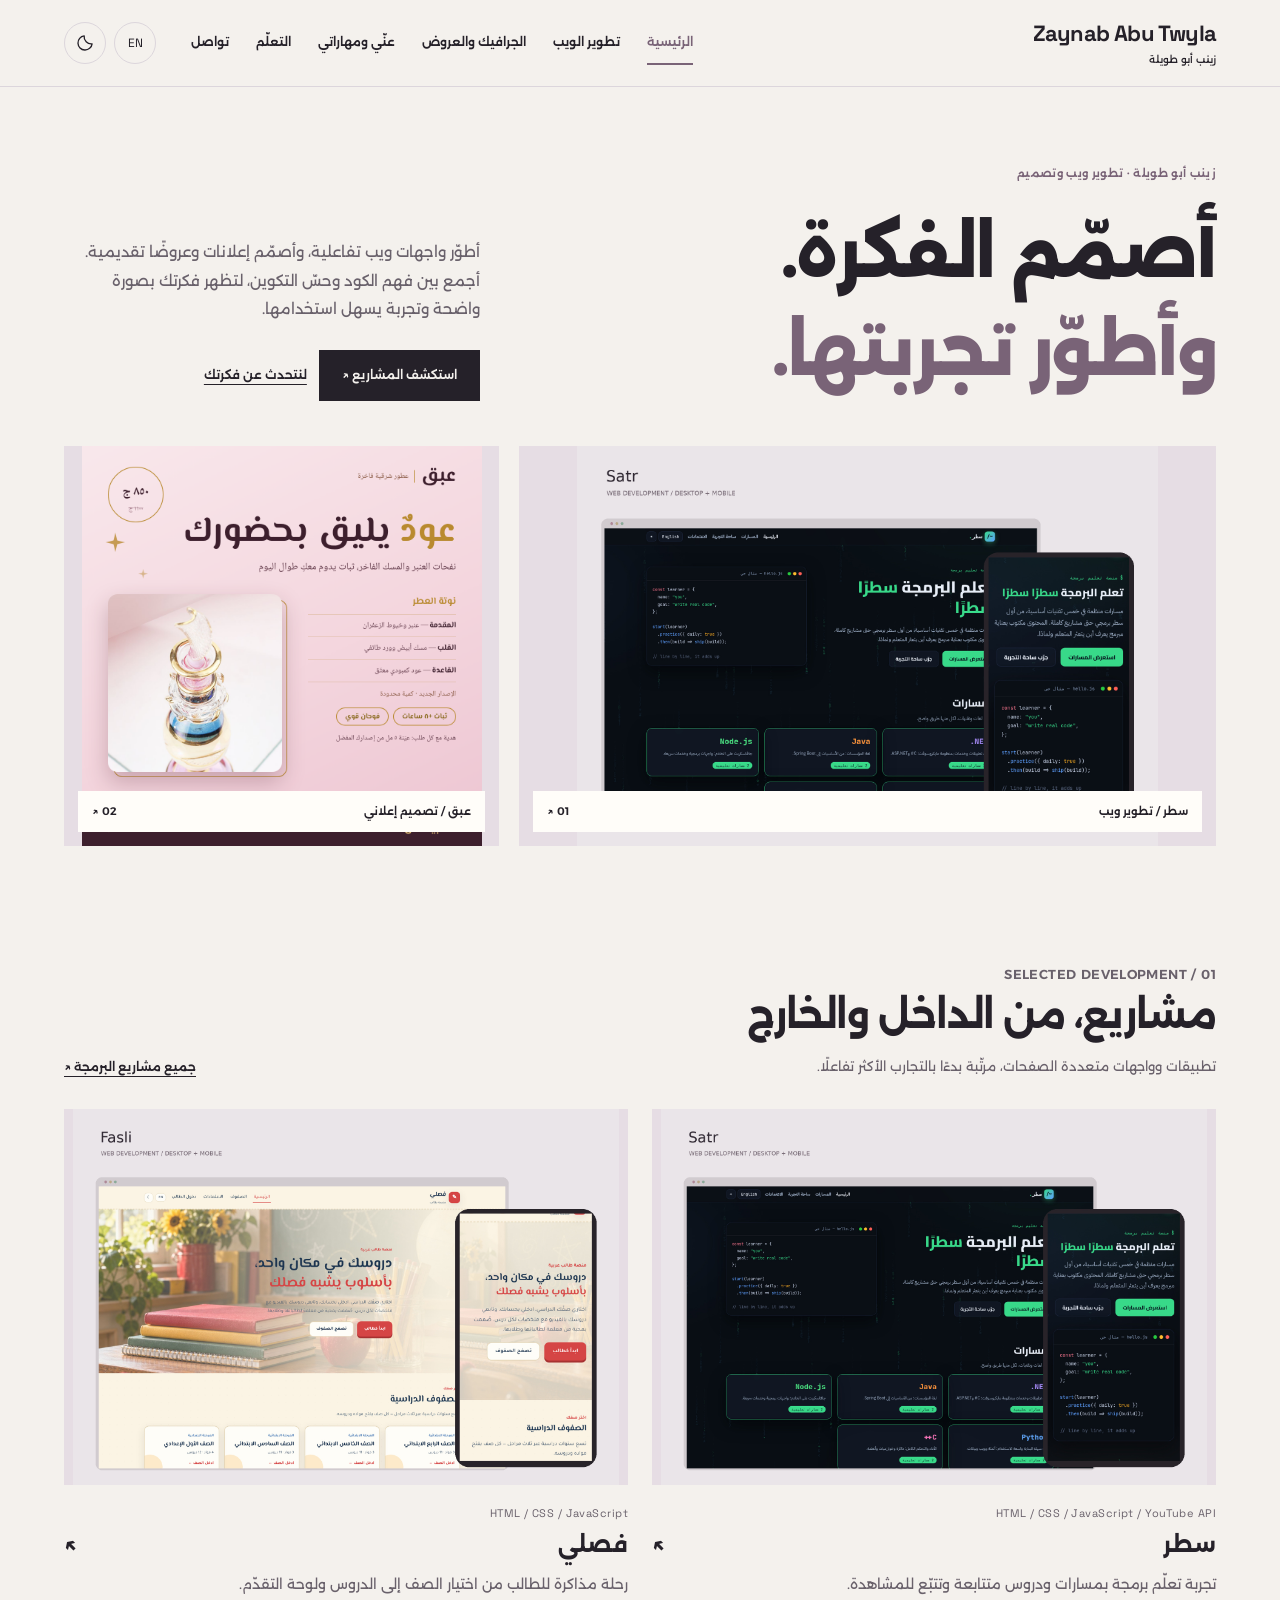
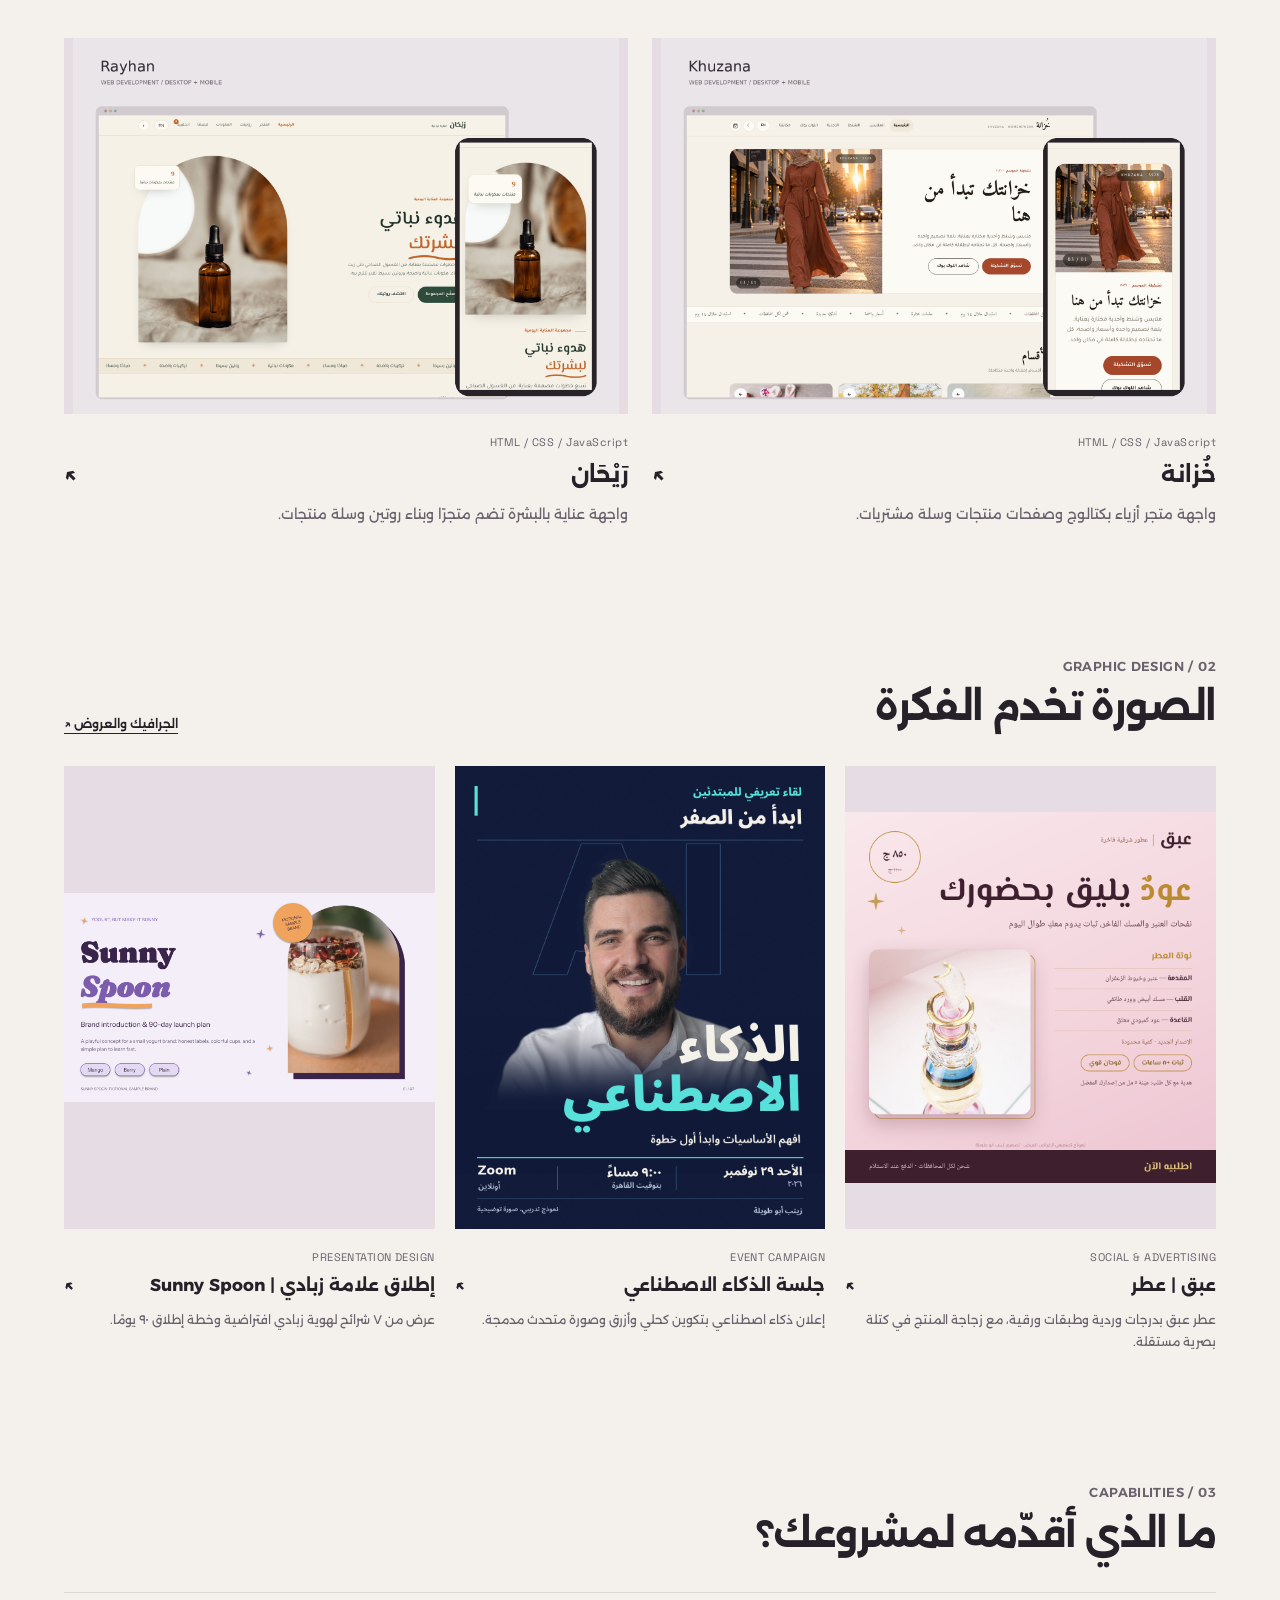
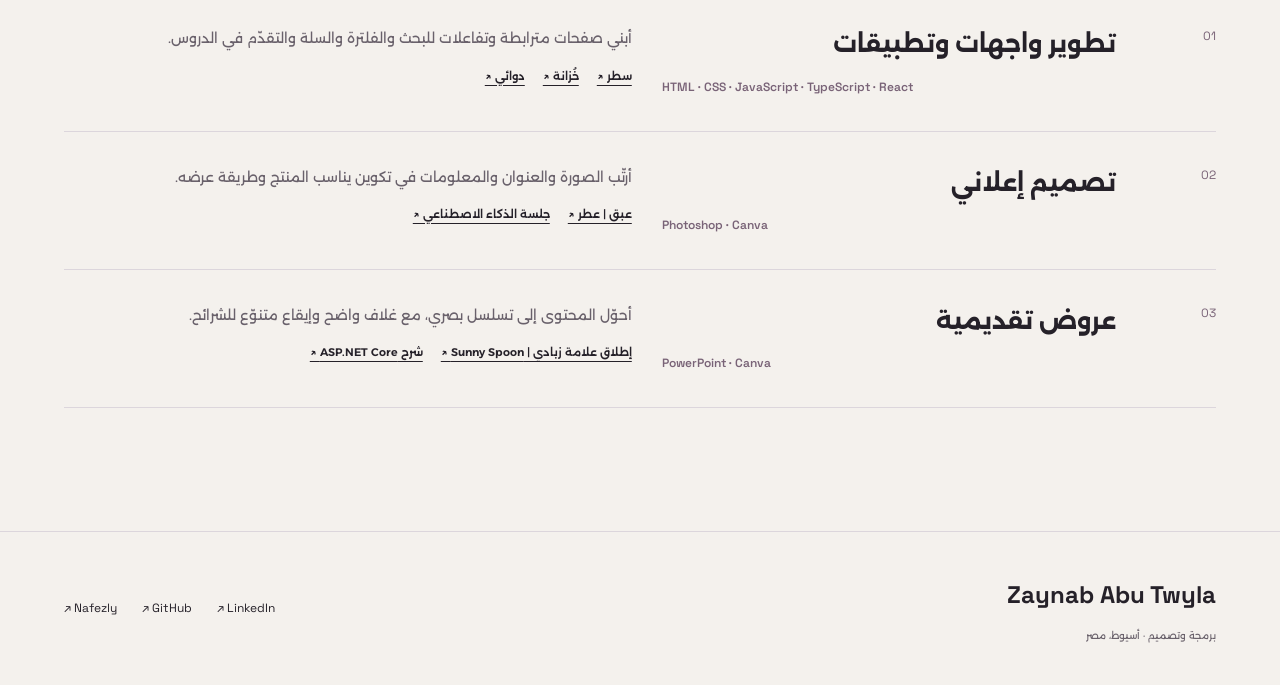
==== index.html @ 7083df70 "Rebuild portfolio with approved artwork and project case studies" ====
<!doctype html><html lang="ar" dir="rtl" data-theme="light"><head><meta charset="utf-8"><meta name="viewport" content="width=device-width,initial-scale=1"><title>Zaynab Abu Twyla | زينب أبو طويلة</title><meta name="description" content="Web development, graphic design and presentations by Zaynab Abu Twyla."><link rel="preconnect" href="https://fonts.googleapis.com"><link rel="preconnect" href="https://fonts.gstatic.com" crossorigin><link href="https://fonts.googleapis.com/css2?family=Alexandria:wght@300;400;500;600;700;800;900&family=Space+Grotesk:wght@400;500;600;700&display=swap" rel="stylesheet"><link rel="stylesheet" href="style.css"></head><body data-page="home"><header id="header"></header><main id="app"></main><footer id="footer"></footer><script src="data.js"></script><script src="app.js"></script></body></html>
---- style.css ----
:root{--paper:#f4f1ed;--card:#fffdf9;--ink:#252129;--second:#69616b;--accent:#796377;--soft:#e6dde4;--line:#dcd6dc;--inverse:#fff;--ar:'Alexandria',sans-serif;--en:'Space Grotesk',sans-serif}html[data-theme=dark]{--paper:#1c1b20;--card:#26242b;--ink:#f4f0ec;--second:#b9b0bb;--accent:#c7abc2;--soft:#39313b;--line:#46404a;--inverse:#211d24}*{box-sizing:border-box}body{margin:0;background:var(--paper);color:var(--ink);font-family:var(--ar);font-weight:400;line-height:1.9}html{scroll-behavior:smooth}html[lang=en] body{font-family:var(--en);line-height:1.65}a{color:inherit;text-decoration:none}button,input{font:inherit}button,a{-webkit-tap-highlight-color:transparent}button{cursor:pointer}img{max-width:100%;height:auto;display:block}button:focus-visible,a:focus-visible{outline:3px solid var(--accent);outline-offset:5px}.wrap{width:min(1320px,90%);margin:auto}.en{font-family:var(--en)}header{position:sticky;top:0;z-index:20;background:var(--paper);border-bottom:1px solid var(--line)}.nav{display:flex;align-items:center;gap:35px;min-height:86px}.brand{font-family:var(--en);font-size:22px;font-weight:700;line-height:1.15;letter-spacing:-.8px}.brand small{display:block;font-family:var(--ar);font-size:10px;letter-spacing:0;font-weight:500;margin-top:8px}.navlinks{display:flex;gap:27px;margin-inline-start:auto;align-items:center}.navlinks a{font-size:12px;font-weight:600;padding-block:10px;border-bottom:2px solid transparent}.navlinks a.on{border-color:var(--accent);color:var(--accent)}.controls{display:flex;gap:8px;align-items:center}.icon-btn{border:1px solid var(--line);background:transparent;color:var(--ink);width:42px;height:42px;display:grid;place-items:center;border-radius:50%;font-family:var(--en);font-size:12px}.icon-btn svg{width:20px;height:20px;stroke:currentColor;fill:none;stroke-width:1.6;stroke-linecap:round;stroke-linejoin:round}.burger{display:none}.eyebrow{font-size:11px;font-weight:600;color:var(--accent);letter-spacing:.03em;margin:0 0 20px}.hero{padding:76px 0 48px}.hero-top{display:grid;grid-template-columns:1.65fr 1fr;gap:50px;align-items:end}.hero h1{font-size:clamp(38px,5.3vw,80px);line-height:1.45;letter-spacing:-2px;margin:0;font-weight:800}.hero h1 span{color:var(--accent)}.hero-intro p{font-size:14px;color:var(--second);max-width:47ch;margin:0 0 26px}.actions{display:flex;flex-wrap:wrap;gap:12px;align-items:center}.btn{display:inline-flex;align-items:center;justify-content:center;gap:15px;background:var(--ink);color:var(--paper);padding:13px 22px;border:1px solid var(--ink);font-size:12px;font-weight:600;min-height:48px}.btn.secondary{background:transparent;color:var(--ink);border-color:var(--line)}.btn:hover{background:var(--accent);border-color:var(--accent);color:var(--inverse)}.hero-work{margin-top:45px;display:grid;grid-template-columns:1.6fr 1fr;gap:20px;align-items:stretch}.hero-work a{position:relative;overflow:hidden;background:var(--soft);min-width:0}.hero-work img{width:100%;height:400px;object-fit:cover;transition:transform .5s}.hero-work a:hover img{transform:scale(1.025)}.hero-work .caption{position:absolute;bottom:14px;inset-inline:14px;background:var(--card);display:flex;justify-content:space-between;gap:12px;padding:10px 14px;font-size:11px;font-weight:600}.section{padding:58px 0}.section-head{display:flex;justify-content:space-between;align-items:end;gap:30px;margin-bottom:30px}.section h2,.section-head h2{font-size:clamp(25px,3vw,42px);line-height:1.5;letter-spacing:-1px;margin:0;font-weight:700}.section-head p{font-size:13px;color:var(--second);max-width:55ch;margin:10px 0 0}.textlink{font-size:12px;font-weight:600;text-decoration:underline;text-underline-offset:5px}.work-grid{display:grid;grid-template-columns:repeat(2,minmax(0,1fr));gap:40px 24px}.work-card{min-width:0;display:block}.work-image{background:var(--soft);aspect-ratio:1.5;overflow:hidden;display:flex;align-items:center;justify-content:center}.work-image img{width:100%;height:100%;object-fit:contain;transition:transform .45s}.work-card:hover img{transform:scale(1.025)}.work-card .meta{font-family:var(--en);font-size:10px;letter-spacing:.04em;color:var(--second);margin-top:18px}.work-card h3{font-size:22px;line-height:1.5;margin:5px 0 10px;font-weight:700;display:flex;justify-content:space-between;gap:15px}.work-card p{font-size:12px;color:var(--second);max-width:65ch;margin:0}.graphic-grid{grid-template-columns:repeat(3,minmax(0,1fr));gap:36px 20px}.graphic-grid .work-image{aspect-ratio:4/5;background:var(--soft)}.graphic-grid .work-image img{object-fit:contain}.graphic-grid .work-card h3{font-size:17px}.graphic-grid .work-card p{font-size:11px}.filters{display:flex;flex-wrap:wrap;gap:8px;margin-block:28px 40px}.filter{border:1px solid var(--line);background:transparent;color:var(--second);padding:10px 18px;min-height:44px;font-size:12px}.filter.active{background:var(--ink);color:var(--paper);border-color:var(--ink)}.page-head{padding:66px 0 30px}.page-head h1{font-size:clamp(34px,4.5vw,65px);line-height:1.45;letter-spacing:-1.5px;margin:0 0 20px;font-weight:800}.page-head .lead{max-width:70ch;font-size:14px;line-height:2;color:var(--second);margin:0}.split{display:grid;grid-template-columns:1fr 1.15fr;gap:70px}.bodycopy{font-size:14px;color:var(--second)}.bodycopy p{margin:0 0 20px}.skills{border-top:1px solid var(--line)}.skill-row{display:grid;grid-template-columns:70px 1fr 1.25fr;gap:30px;padding:32px 0;border-bottom:1px solid var(--line);align-items:start}.skill-num{font-family:var(--en);font-size:12px;color:var(--accent)}.skill-row h3{margin:0 0 12px;font-size:24px;line-height:1.6}.skill-row .tools{font-family:var(--en);color:var(--accent);font-size:12px;font-weight:600}.skill-row p{font-size:13px;color:var(--second);margin:0 0 14px}.skill-proof{display:flex;flex-wrap:wrap;gap:18px}.skill-proof a{font-size:11px;font-weight:600;text-decoration:underline;text-underline-offset:5px}.service-grid{display:grid;grid-template-columns:repeat(3,1fr);gap:25px}.service{border-top:1px solid var(--line);padding-top:20px}.service h3{font-size:20px;margin:8px 0 15px}.service p{font-size:12px;color:var(--second)}.service .num{font-family:var(--en);font-size:11px;color:var(--accent)}.detail-cover{background:var(--soft);margin-block:30px 45px}.detail-cover img{width:100%;max-height:900px;object-fit:contain}.detail-grid{display:grid;grid-template-columns:1fr 2fr;gap:65px}.detail-label{font-size:11px;color:var(--accent);font-weight:600;margin:0 0 12px}.detail-grid h2{font-size:24px;margin:0 0 22px}.detail-grid ul{padding-inline-start:20px;margin:0;color:var(--second);font-size:14px}.detail-grid li{margin-bottom:17px}.detail-data{font-size:12px;color:var(--second);line-height:2.2}.art-full{max-width:1100px;margin:auto}.art-full img{width:auto;margin:auto;max-height:none}.code-cover{background:var(--ink);color:var(--paper);padding:60px;min-height:330px;display:flex;flex-direction:column;justify-content:space-between}.code-cover strong{font-family:var(--en);font-size:70px;line-height:1}.code-cover span{font-family:var(--en);font-size:15px}.contact-grid{display:grid;grid-template-columns:repeat(2,1fr);gap:20px}.contact-item{border:1px solid var(--line);padding:30px;display:flex;flex-direction:column;gap:9px}.contact-item strong{font-size:22px}.contact-item span{font-size:12px;color:var(--second)}.contact-item:hover{background:var(--soft)}.learning{display:grid;grid-template-columns:1fr 1fr;gap:30px}.learn-card{padding:30px;border-top:1px solid var(--line)}.learn-card h2{font-size:24px}.learn-card p{font-size:13px;color:var(--second)}.footer{border-top:1px solid var(--line);margin-top:65px;padding:40px 0}.footer .wrap{display:flex;justify-content:space-between;align-items:center;gap:20px}.footer strong{font-family:var(--en);font-size:24px}.footer p{font-size:10px;color:var(--second);margin:8px 0 0}.footer-links{display:flex;gap:25px;font-family:var(--en);font-size:12px}.empty{padding:60px;font-size:15px}.interestline{display:flex;flex-wrap:wrap;gap:16px;font-size:14px;color:var(--second)}.interestline span:after{content:'/';margin-inline-start:16px;color:var(--line)}
@media(min-width:1500px){.hero-work img{height:460px}}@media(max-width:1050px){.nav{gap:20px}.navlinks{gap:14px}.navlinks a{font-size:10px}.hero-top{gap:25px}.hero-work img{height:330px}}@media(max-width:760px){.wrap{width:90%}.nav{min-height:72px;gap:12px;justify-content:space-between}.brand{font-size:18px}.brand small{font-size:8px;margin-top:5px}.controls{margin-inline-start:auto;gap:7px}.icon-btn{width:39px;height:39px}.burger{display:grid;border:0}.navlinks{display:none;position:absolute;inset-inline:0;top:100%;background:var(--paper);margin:0;padding:18px 5% 30px;border-bottom:1px solid var(--line);max-height:calc(100dvh - 72px);overflow:auto;box-shadow:0 25px 30px #0001}.navlinks.open{display:flex;flex-direction:column;align-items:stretch;gap:0}.navlinks a{font-size:19px;padding:16px 0;border-bottom:1px solid var(--line)}.hero{padding:42px 0 25px}.hero-top{grid-template-columns:1fr;gap:22px}.hero h1{font-size:40px;line-height:1.5;letter-spacing:-1.3px}.hero-intro p{font-size:12px;line-height:2;max-width:none}.hero-work{margin-top:30px;grid-template-columns:1fr;gap:15px}.hero-work img{height:auto;max-height:340px;aspect-ratio:1.5;object-fit:cover}.hero-work a:nth-child(2){display:none}.hero-work .caption{font-size:10px;inset-inline:10px;bottom:10px}.section{padding:38px 0}.section-head{display:block;margin-bottom:25px}.section-head .textlink{display:inline-block;margin-top:18px}.section h2,.section-head h2{font-size:26px}.section-head p{font-size:12px}.work-grid,.graphic-grid{grid-template-columns:1fr;gap:30px}.work-card h3{font-size:21px}.work-card p{font-size:11px}.graphic-grid .work-image{aspect-ratio:auto;max-height:none}.graphic-grid .work-image img{height:auto}.page-head{padding:40px 0 20px}.page-head h1{font-size:35px}.page-head .lead{font-size:12px}.split{grid-template-columns:1fr;gap:25px}.bodycopy{font-size:12px}.skill-row{grid-template-columns:32px 1fr;gap:12px;padding:26px 0}.skill-row .skill-description{grid-column:2}.skill-row h3{font-size:21px}.skill-row p{font-size:12px}.skill-row .tools{font-size:11px}.service-grid,.learning,.contact-grid{grid-template-columns:1fr;gap:20px}.service h3{font-size:21px}.detail-grid{grid-template-columns:1fr;gap:30px}.detail-grid ul{font-size:12px}.detail-cover{margin-block:20px 30px}.detail-cover img{max-height:none}.footer{margin-top:35px;padding:30px 0}.footer .wrap{flex-direction:column;align-items:start}.footer strong{font-size:22px}.footer-links{gap:22px}.filters{gap:6px;margin-block:22px 28px}.filter{font-size:10px;padding:9px 12px}.code-cover{padding:35px;min-height:230px}.code-cover strong{font-size:48px}.contact-item{padding:24px}}
@media(prefers-reduced-motion:reduce){html{scroll-behavior:auto}*{transition:none!important}}

.hero-work img{object-fit:contain}.work-card p{font-size:14px}.work-card .meta{font-size:11px}.graphic-grid .work-card p{font-size:12px}.hero-intro p{font-size:15px}.skill-row p{font-size:14px}.service p{font-size:14px}@media(max-width:760px){.hero-intro p,.page-head .lead,.bodycopy{font-size:14px}.work-card p,.graphic-grid .work-card p{font-size:13px}.skill-row p,.service p{font-size:13px}.hero-work img{object-fit:contain}.detail-grid ul{font-size:14px}}

.slide-gallery{display:grid;gap:24px;margin-top:25px}.slide-gallery img{width:100%;height:auto}
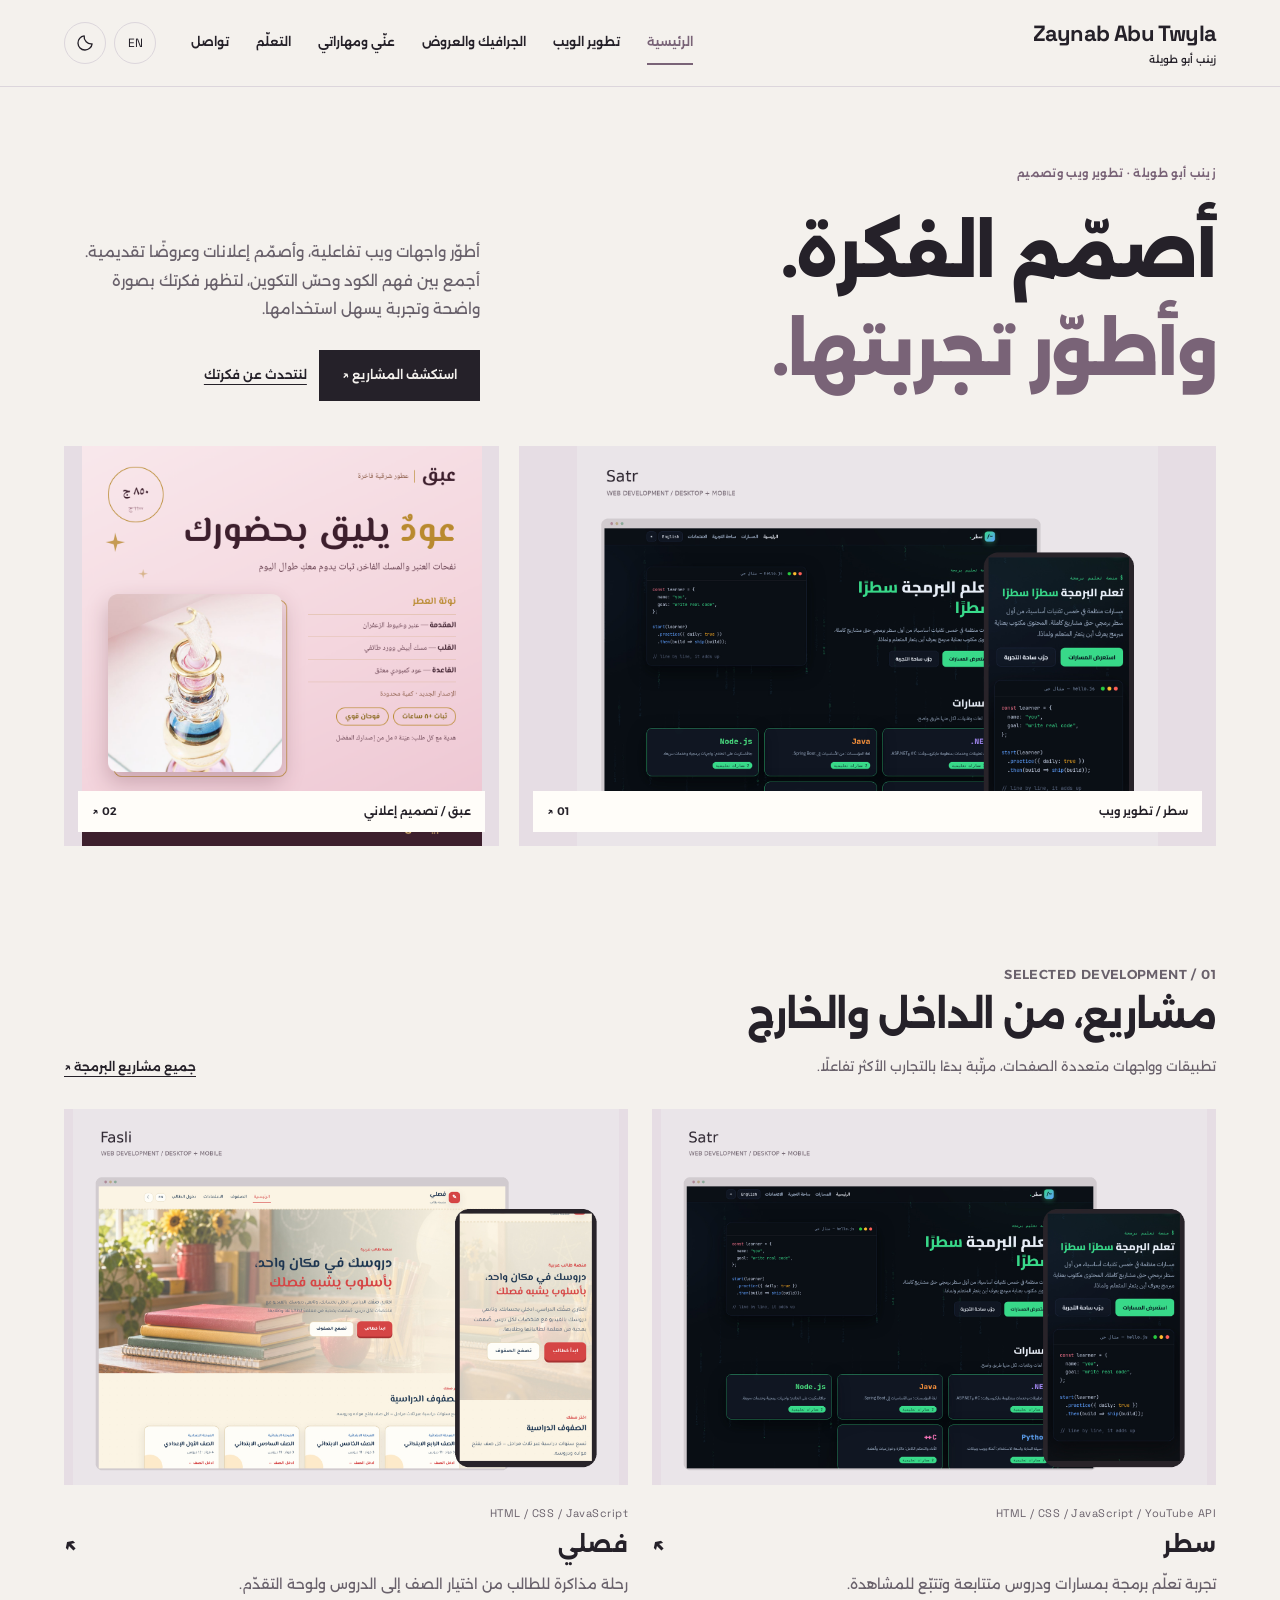
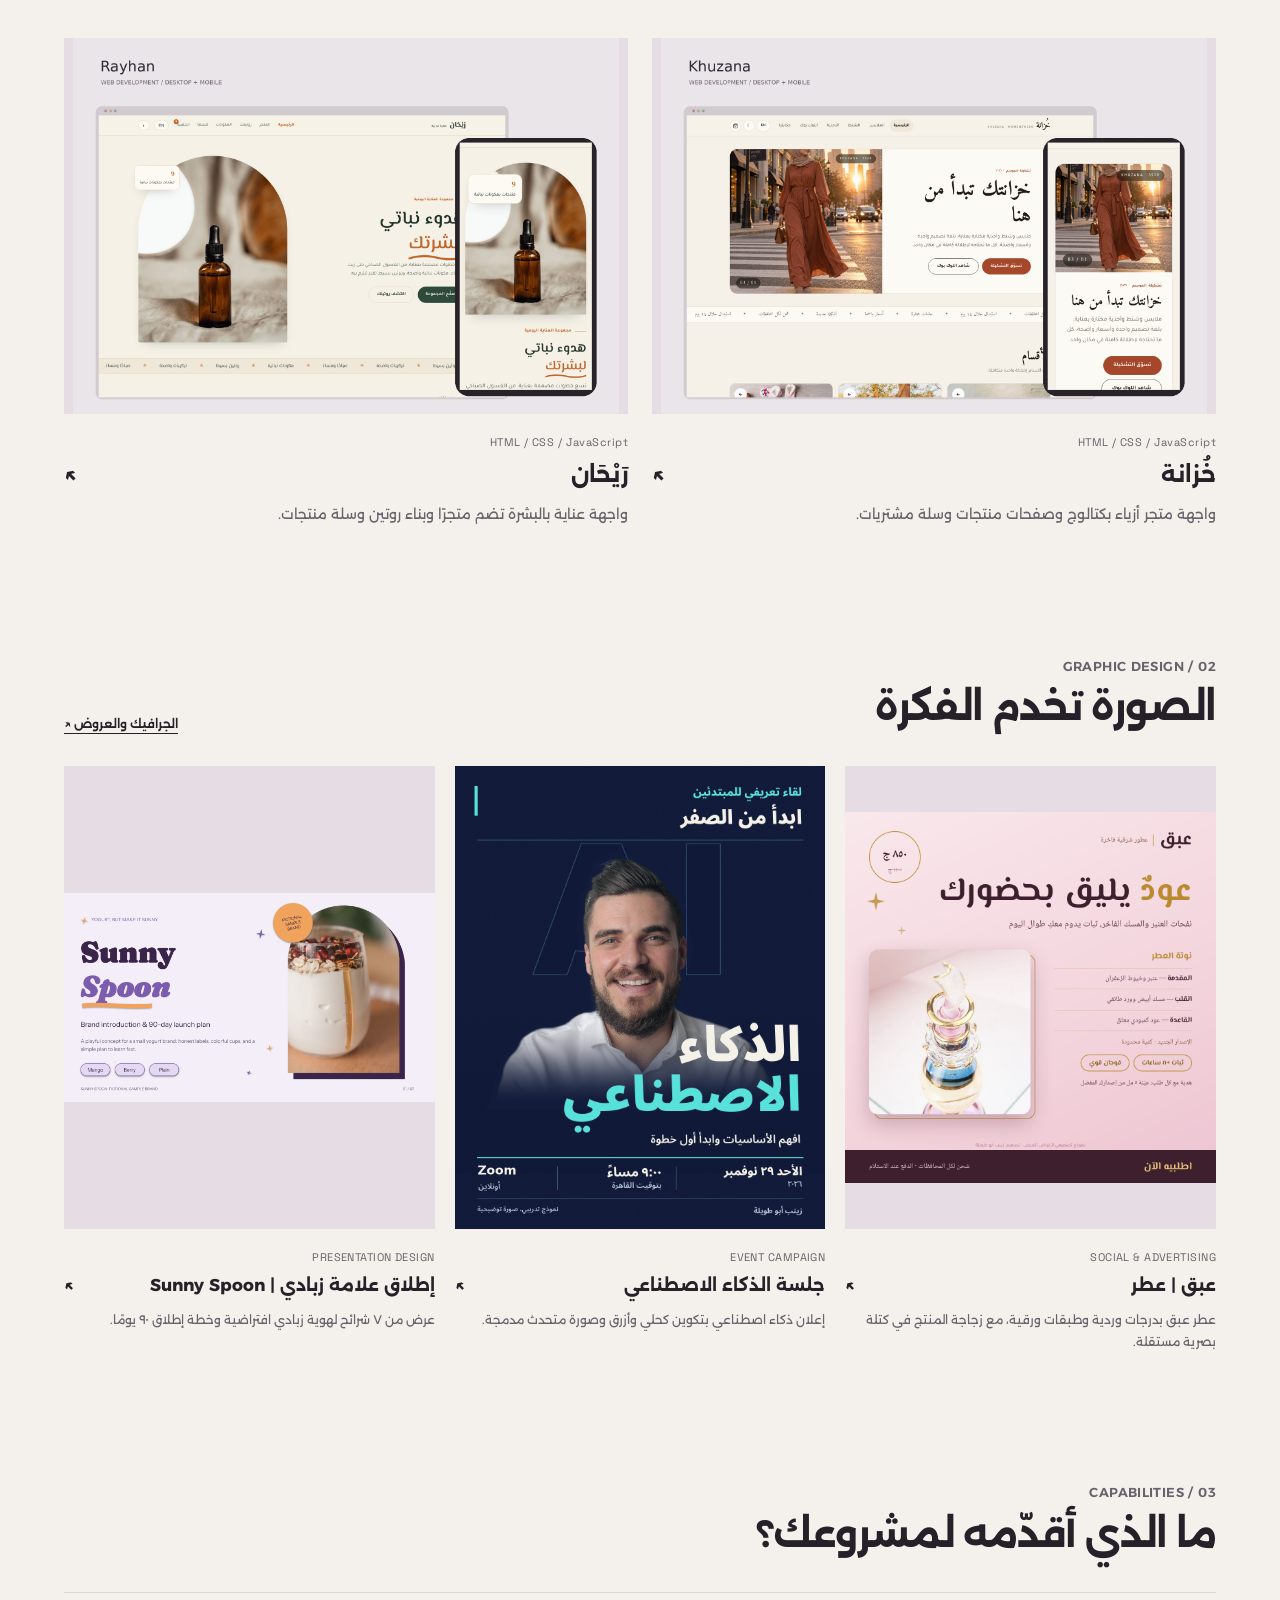
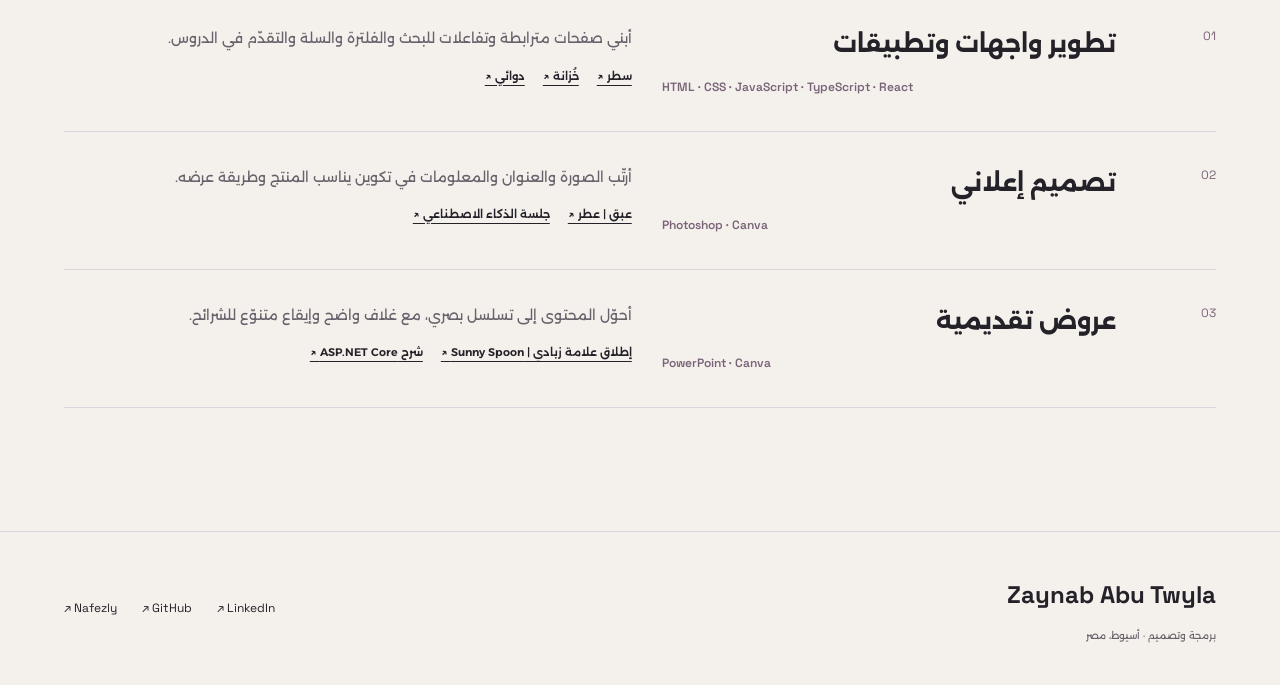
==== commit fe2d732e: "Serve Alexandria and Space Grotesk locally" ====
--- a/index.html
+++ b/index.html
@@ -1 +1 @@
-<!doctype html><html lang="ar" dir="rtl" data-theme="light"><head><meta charset="utf-8"><meta name="viewport" content="width=device-width,initial-scale=1"><title>Zaynab Abu Twyla | زينب أبو طويلة</title><meta name="description" content="Web development, graphic design and presentations by Zaynab Abu Twyla."><link rel="preconnect" href="https://fonts.googleapis.com"><link rel="preconnect" href="https://fonts.gstatic.com" crossorigin><link href="https://fonts.googleapis.com/css2?family=Alexandria:wght@300;400;500;600;700;800;900&family=Space+Grotesk:wght@400;500;600;700&display=swap" rel="stylesheet"><link rel="stylesheet" href="style.css"></head><body data-page="home"><header id="header"></header><main id="app"></main><footer id="footer"></footer><script src="data.js"></script><script src="app.js"></script></body></html>+<!doctype html><html lang="ar" dir="rtl" data-theme="light"><head><meta charset="utf-8"><meta name="viewport" content="width=device-width,initial-scale=1"><title>Zaynab Abu Twyla | زينب أبو طويلة</title><meta name="description" content="Web development, graphic design and presentations by Zaynab Abu Twyla."><link rel="stylesheet" href="style.css"></head><body data-page="home"><header id="header"></header><main id="app"></main><footer id="footer"></footer><script src="data.js"></script><script src="app.js"></script></body></html>
--- a/style.css
+++ b/style.css
@@ -1,3 +1,14 @@
+@font-face{font-family:'Alexandria';font-style:normal;font-weight:300;font-display:swap;src:url('assets/Alexandria-300.ttf') format('truetype')}
+@font-face{font-family:'Alexandria';font-style:normal;font-weight:400;font-display:swap;src:url('assets/Alexandria-400.ttf') format('truetype')}
+@font-face{font-family:'Alexandria';font-style:normal;font-weight:500;font-display:swap;src:url('assets/Alexandria-500.ttf') format('truetype')}
+@font-face{font-family:'Alexandria';font-style:normal;font-weight:600;font-display:swap;src:url('assets/Alexandria-600.ttf') format('truetype')}
+@font-face{font-family:'Alexandria';font-style:normal;font-weight:700;font-display:swap;src:url('assets/Alexandria-700.ttf') format('truetype')}
+@font-face{font-family:'Alexandria';font-style:normal;font-weight:800;font-display:swap;src:url('assets/Alexandria-800.ttf') format('truetype')}
+@font-face{font-family:'Alexandria';font-style:normal;font-weight:900;font-display:swap;src:url('assets/Alexandria-900.ttf') format('truetype')}
+@font-face{font-family:'Space Grotesk';font-style:normal;font-weight:400;font-display:swap;src:url('assets/SpaceGrotesk-400.ttf') format('truetype')}
+@font-face{font-family:'Space Grotesk';font-style:normal;font-weight:500;font-display:swap;src:url('assets/SpaceGrotesk-500.ttf') format('truetype')}
+@font-face{font-family:'Space Grotesk';font-style:normal;font-weight:600;font-display:swap;src:url('assets/SpaceGrotesk-600.ttf') format('truetype')}
+@font-face{font-family:'Space Grotesk';font-style:normal;font-weight:700;font-display:swap;src:url('assets/SpaceGrotesk-700.ttf') format('truetype')}
 :root{--paper:#f4f1ed;--card:#fffdf9;--ink:#252129;--second:#69616b;--accent:#796377;--soft:#e6dde4;--line:#dcd6dc;--inverse:#fff;--ar:'Alexandria',sans-serif;--en:'Space Grotesk',sans-serif}html[data-theme=dark]{--paper:#1c1b20;--card:#26242b;--ink:#f4f0ec;--second:#b9b0bb;--accent:#c7abc2;--soft:#39313b;--line:#46404a;--inverse:#211d24}*{box-sizing:border-box}body{margin:0;background:var(--paper);color:var(--ink);font-family:var(--ar);font-weight:400;line-height:1.9}html{scroll-behavior:smooth}html[lang=en] body{font-family:var(--en);line-height:1.65}a{color:inherit;text-decoration:none}button,input{font:inherit}button,a{-webkit-tap-highlight-color:transparent}button{cursor:pointer}img{max-width:100%;height:auto;display:block}button:focus-visible,a:focus-visible{outline:3px solid var(--accent);outline-offset:5px}.wrap{width:min(1320px,90%);margin:auto}.en{font-family:var(--en)}header{position:sticky;top:0;z-index:20;background:var(--paper);border-bottom:1px solid var(--line)}.nav{display:flex;align-items:center;gap:35px;min-height:86px}.brand{font-family:var(--en);font-size:22px;font-weight:700;line-height:1.15;letter-spacing:-.8px}.brand small{display:block;font-family:var(--ar);font-size:10px;letter-spacing:0;font-weight:500;margin-top:8px}.navlinks{display:flex;gap:27px;margin-inline-start:auto;align-items:center}.navlinks a{font-size:12px;font-weight:600;padding-block:10px;border-bottom:2px solid transparent}.navlinks a.on{border-color:var(--accent);color:var(--accent)}.controls{display:flex;gap:8px;align-items:center}.icon-btn{border:1px solid var(--line);background:transparent;color:var(--ink);width:42px;height:42px;display:grid;place-items:center;border-radius:50%;font-family:var(--en);font-size:12px}.icon-btn svg{width:20px;height:20px;stroke:currentColor;fill:none;stroke-width:1.6;stroke-linecap:round;stroke-linejoin:round}.burger{display:none}.eyebrow{font-size:11px;font-weight:600;color:var(--accent);letter-spacing:.03em;margin:0 0 20px}.hero{padding:76px 0 48px}.hero-top{display:grid;grid-template-columns:1.65fr 1fr;gap:50px;align-items:end}.hero h1{font-size:clamp(38px,5.3vw,80px);line-height:1.45;letter-spacing:-2px;margin:0;font-weight:800}.hero h1 span{color:var(--accent)}.hero-intro p{font-size:14px;color:var(--second);max-width:47ch;margin:0 0 26px}.actions{display:flex;flex-wrap:wrap;gap:12px;align-items:center}.btn{display:inline-flex;align-items:center;justify-content:center;gap:15px;background:var(--ink);color:var(--paper);padding:13px 22px;border:1px solid var(--ink);font-size:12px;font-weight:600;min-height:48px}.btn.secondary{background:transparent;color:var(--ink);border-color:var(--line)}.btn:hover{background:var(--accent);border-color:var(--accent);color:var(--inverse)}.hero-work{margin-top:45px;display:grid;grid-template-columns:1.6fr 1fr;gap:20px;align-items:stretch}.hero-work a{position:relative;overflow:hidden;background:var(--soft);min-width:0}.hero-work img{width:100%;height:400px;object-fit:cover;transition:transform .5s}.hero-work a:hover img{transform:scale(1.025)}.hero-work .caption{position:absolute;bottom:14px;inset-inline:14px;background:var(--card);display:flex;justify-content:space-between;gap:12px;padding:10px 14px;font-size:11px;font-weight:600}.section{padding:58px 0}.section-head{display:flex;justify-content:space-between;align-items:end;gap:30px;margin-bottom:30px}.section h2,.section-head h2{font-size:clamp(25px,3vw,42px);line-height:1.5;letter-spacing:-1px;margin:0;font-weight:700}.section-head p{font-size:13px;color:var(--second);max-width:55ch;margin:10px 0 0}.textlink{font-size:12px;font-weight:600;text-decoration:underline;text-underline-offset:5px}.work-grid{display:grid;grid-template-columns:repeat(2,minmax(0,1fr));gap:40px 24px}.work-card{min-width:0;display:block}.work-image{background:var(--soft);aspect-ratio:1.5;overflow:hidden;display:flex;align-items:center;justify-content:center}.work-image img{width:100%;height:100%;object-fit:contain;transition:transform .45s}.work-card:hover img{transform:scale(1.025)}.work-card .meta{font-family:var(--en);font-size:10px;letter-spacing:.04em;color:var(--second);margin-top:18px}.work-card h3{font-size:22px;line-height:1.5;margin:5px 0 10px;font-weight:700;display:flex;justify-content:space-between;gap:15px}.work-card p{font-size:12px;color:var(--second);max-width:65ch;margin:0}.graphic-grid{grid-template-columns:repeat(3,minmax(0,1fr));gap:36px 20px}.graphic-grid .work-image{aspect-ratio:4/5;background:var(--soft)}.graphic-grid .work-image img{object-fit:contain}.graphic-grid .work-card h3{font-size:17px}.graphic-grid .work-card p{font-size:11px}.filters{display:flex;flex-wrap:wrap;gap:8px;margin-block:28px 40px}.filter{border:1px solid var(--line);background:transparent;color:var(--second);padding:10px 18px;min-height:44px;font-size:12px}.filter.active{background:var(--ink);color:var(--paper);border-color:var(--ink)}.page-head{padding:66px 0 30px}.page-head h1{font-size:clamp(34px,4.5vw,65px);line-height:1.45;letter-spacing:-1.5px;margin:0 0 20px;font-weight:800}.page-head .lead{max-width:70ch;font-size:14px;line-height:2;color:var(--second);margin:0}.split{display:grid;grid-template-columns:1fr 1.15fr;gap:70px}.bodycopy{font-size:14px;color:var(--second)}.bodycopy p{margin:0 0 20px}.skills{border-top:1px solid var(--line)}.skill-row{display:grid;grid-template-columns:70px 1fr 1.25fr;gap:30px;padding:32px 0;border-bottom:1px solid var(--line);align-items:start}.skill-num{font-family:var(--en);font-size:12px;color:var(--accent)}.skill-row h3{margin:0 0 12px;font-size:24px;line-height:1.6}.skill-row .tools{font-family:var(--en);color:var(--accent);font-size:12px;font-weight:600}.skill-row p{font-size:13px;color:var(--second);margin:0 0 14px}.skill-proof{display:flex;flex-wrap:wrap;gap:18px}.skill-proof a{font-size:11px;font-weight:600;text-decoration:underline;text-underline-offset:5px}.service-grid{display:grid;grid-template-columns:repeat(3,1fr);gap:25px}.service{border-top:1px solid var(--line);padding-top:20px}.service h3{font-size:20px;margin:8px 0 15px}.service p{font-size:12px;color:var(--second)}.service .num{font-family:var(--en);font-size:11px;color:var(--accent)}.detail-cover{background:var(--soft);margin-block:30px 45px}.detail-cover img{width:100%;max-height:900px;object-fit:contain}.detail-grid{display:grid;grid-template-columns:1fr 2fr;gap:65px}.detail-label{font-size:11px;color:var(--accent);font-weight:600;margin:0 0 12px}.detail-grid h2{font-size:24px;margin:0 0 22px}.detail-grid ul{padding-inline-start:20px;margin:0;color:var(--second);font-size:14px}.detail-grid li{margin-bottom:17px}.detail-data{font-size:12px;color:var(--second);line-height:2.2}.art-full{max-width:1100px;margin:auto}.art-full img{width:auto;margin:auto;max-height:none}.code-cover{background:var(--ink);color:var(--paper);padding:60px;min-height:330px;display:flex;flex-direction:column;justify-content:space-between}.code-cover strong{font-family:var(--en);font-size:70px;line-height:1}.code-cover span{font-family:var(--en);font-size:15px}.contact-grid{display:grid;grid-template-columns:repeat(2,1fr);gap:20px}.contact-item{border:1px solid var(--line);padding:30px;display:flex;flex-direction:column;gap:9px}.contact-item strong{font-size:22px}.contact-item span{font-size:12px;color:var(--second)}.contact-item:hover{background:var(--soft)}.learning{display:grid;grid-template-columns:1fr 1fr;gap:30px}.learn-card{padding:30px;border-top:1px solid var(--line)}.learn-card h2{font-size:24px}.learn-card p{font-size:13px;color:var(--second)}.footer{border-top:1px solid var(--line);margin-top:65px;padding:40px 0}.footer .wrap{display:flex;justify-content:space-between;align-items:center;gap:20px}.footer strong{font-family:var(--en);font-size:24px}.footer p{font-size:10px;color:var(--second);margin:8px 0 0}.footer-links{display:flex;gap:25px;font-family:var(--en);font-size:12px}.empty{padding:60px;font-size:15px}.interestline{display:flex;flex-wrap:wrap;gap:16px;font-size:14px;color:var(--second)}.interestline span:after{content:'/';margin-inline-start:16px;color:var(--line)}
 @media(min-width:1500px){.hero-work img{height:460px}}@media(max-width:1050px){.nav{gap:20px}.navlinks{gap:14px}.navlinks a{font-size:10px}.hero-top{gap:25px}.hero-work img{height:330px}}@media(max-width:760px){.wrap{width:90%}.nav{min-height:72px;gap:12px;justify-content:space-between}.brand{font-size:18px}.brand small{font-size:8px;margin-top:5px}.controls{margin-inline-start:auto;gap:7px}.icon-btn{width:39px;height:39px}.burger{display:grid;border:0}.navlinks{display:none;position:absolute;inset-inline:0;top:100%;background:var(--paper);margin:0;padding:18px 5% 30px;border-bottom:1px solid var(--line);max-height:calc(100dvh - 72px);overflow:auto;box-shadow:0 25px 30px #0001}.navlinks.open{display:flex;flex-direction:column;align-items:stretch;gap:0}.navlinks a{font-size:19px;padding:16px 0;border-bottom:1px solid var(--line)}.hero{padding:42px 0 25px}.hero-top{grid-template-columns:1fr;gap:22px}.hero h1{font-size:40px;line-height:1.5;letter-spacing:-1.3px}.hero-intro p{font-size:12px;line-height:2;max-width:none}.hero-work{margin-top:30px;grid-template-columns:1fr;gap:15px}.hero-work img{height:auto;max-height:340px;aspect-ratio:1.5;object-fit:cover}.hero-work a:nth-child(2){display:none}.hero-work .caption{font-size:10px;inset-inline:10px;bottom:10px}.section{padding:38px 0}.section-head{display:block;margin-bottom:25px}.section-head .textlink{display:inline-block;margin-top:18px}.section h2,.section-head h2{font-size:26px}.section-head p{font-size:12px}.work-grid,.graphic-grid{grid-template-columns:1fr;gap:30px}.work-card h3{font-size:21px}.work-card p{font-size:11px}.graphic-grid .work-image{aspect-ratio:auto;max-height:none}.graphic-grid .work-image img{height:auto}.page-head{padding:40px 0 20px}.page-head h1{font-size:35px}.page-head .lead{font-size:12px}.split{grid-template-columns:1fr;gap:25px}.bodycopy{font-size:12px}.skill-row{grid-template-columns:32px 1fr;gap:12px;padding:26px 0}.skill-row .skill-description{grid-column:2}.skill-row h3{font-size:21px}.skill-row p{font-size:12px}.skill-row .tools{font-size:11px}.service-grid,.learning,.contact-grid{grid-template-columns:1fr;gap:20px}.service h3{font-size:21px}.detail-grid{grid-template-columns:1fr;gap:30px}.detail-grid ul{font-size:12px}.detail-cover{margin-block:20px 30px}.detail-cover img{max-height:none}.footer{margin-top:35px;padding:30px 0}.footer .wrap{flex-direction:column;align-items:start}.footer strong{font-size:22px}.footer-links{gap:22px}.filters{gap:6px;margin-block:22px 28px}.filter{font-size:10px;padding:9px 12px}.code-cover{padding:35px;min-height:230px}.code-cover strong{font-size:48px}.contact-item{padding:24px}}
 @media(prefers-reduced-motion:reduce){html{scroll-behavior:auto}*{transition:none!important}}
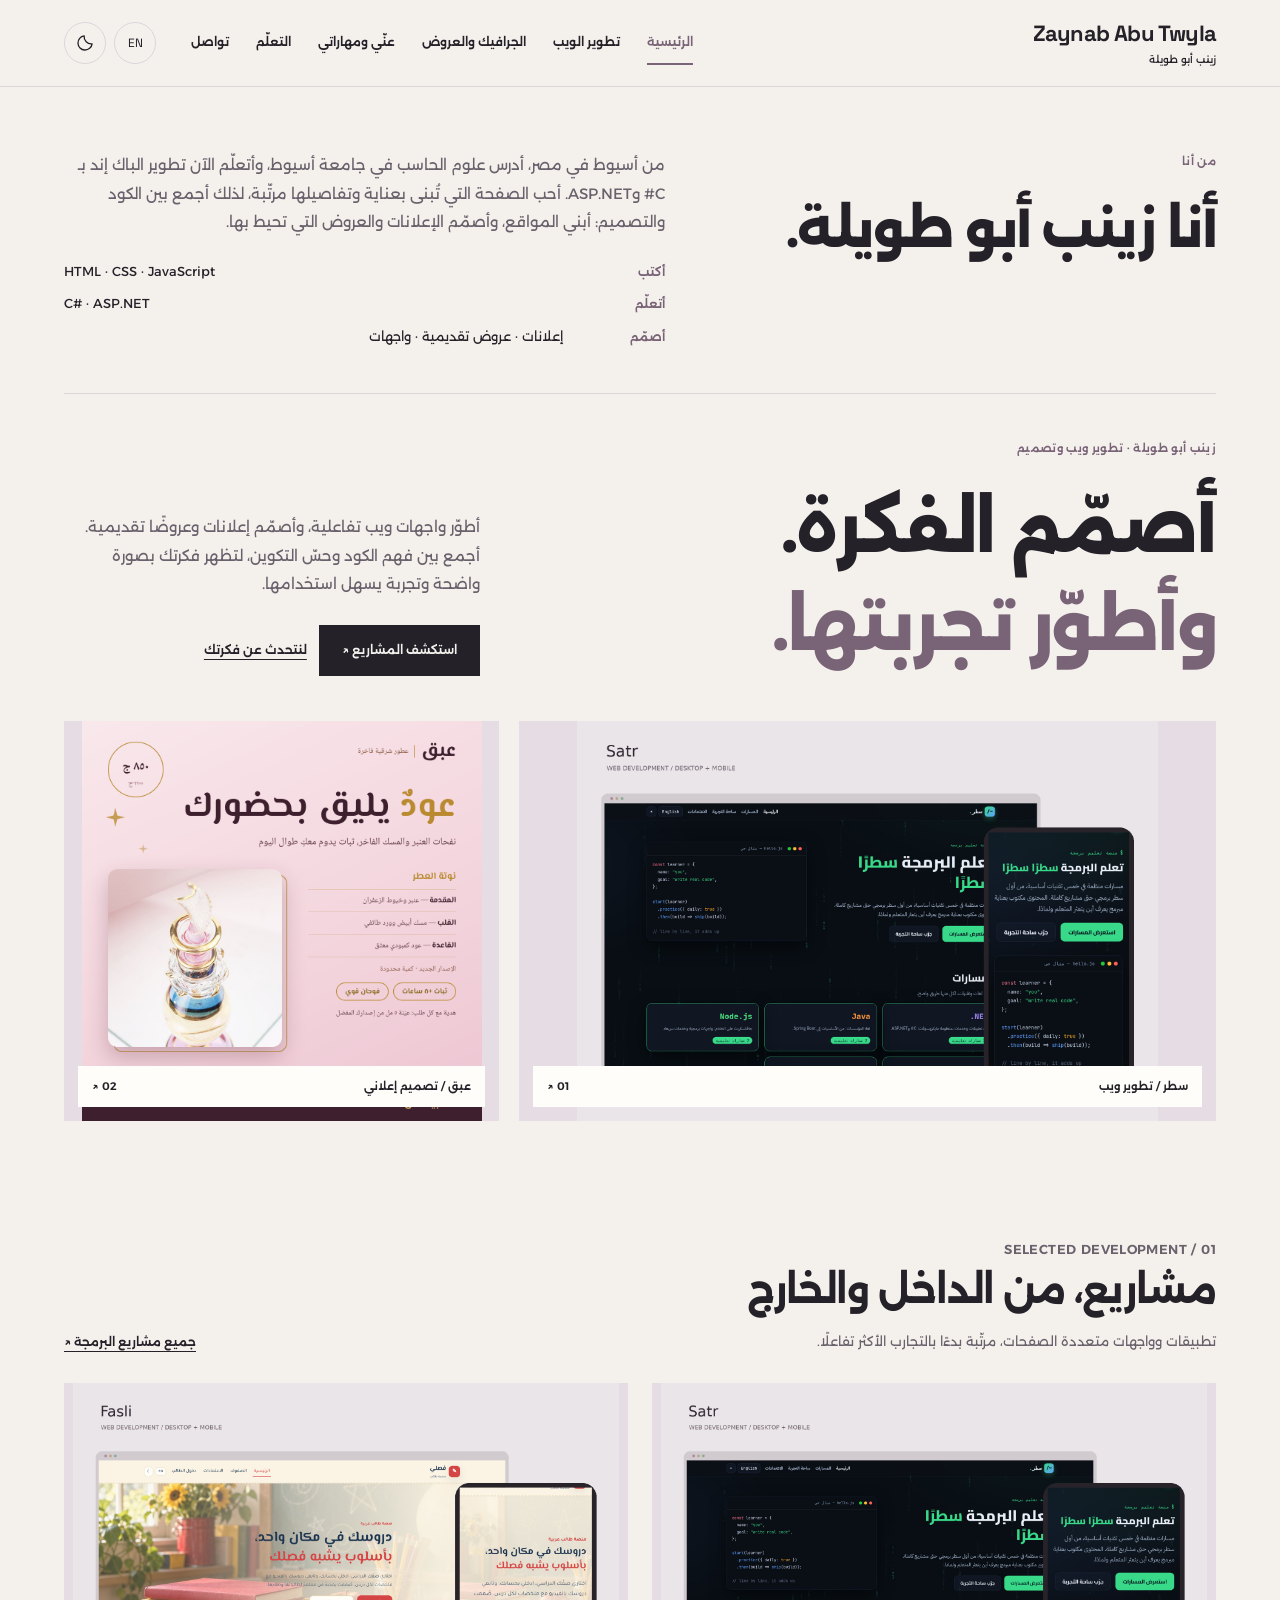
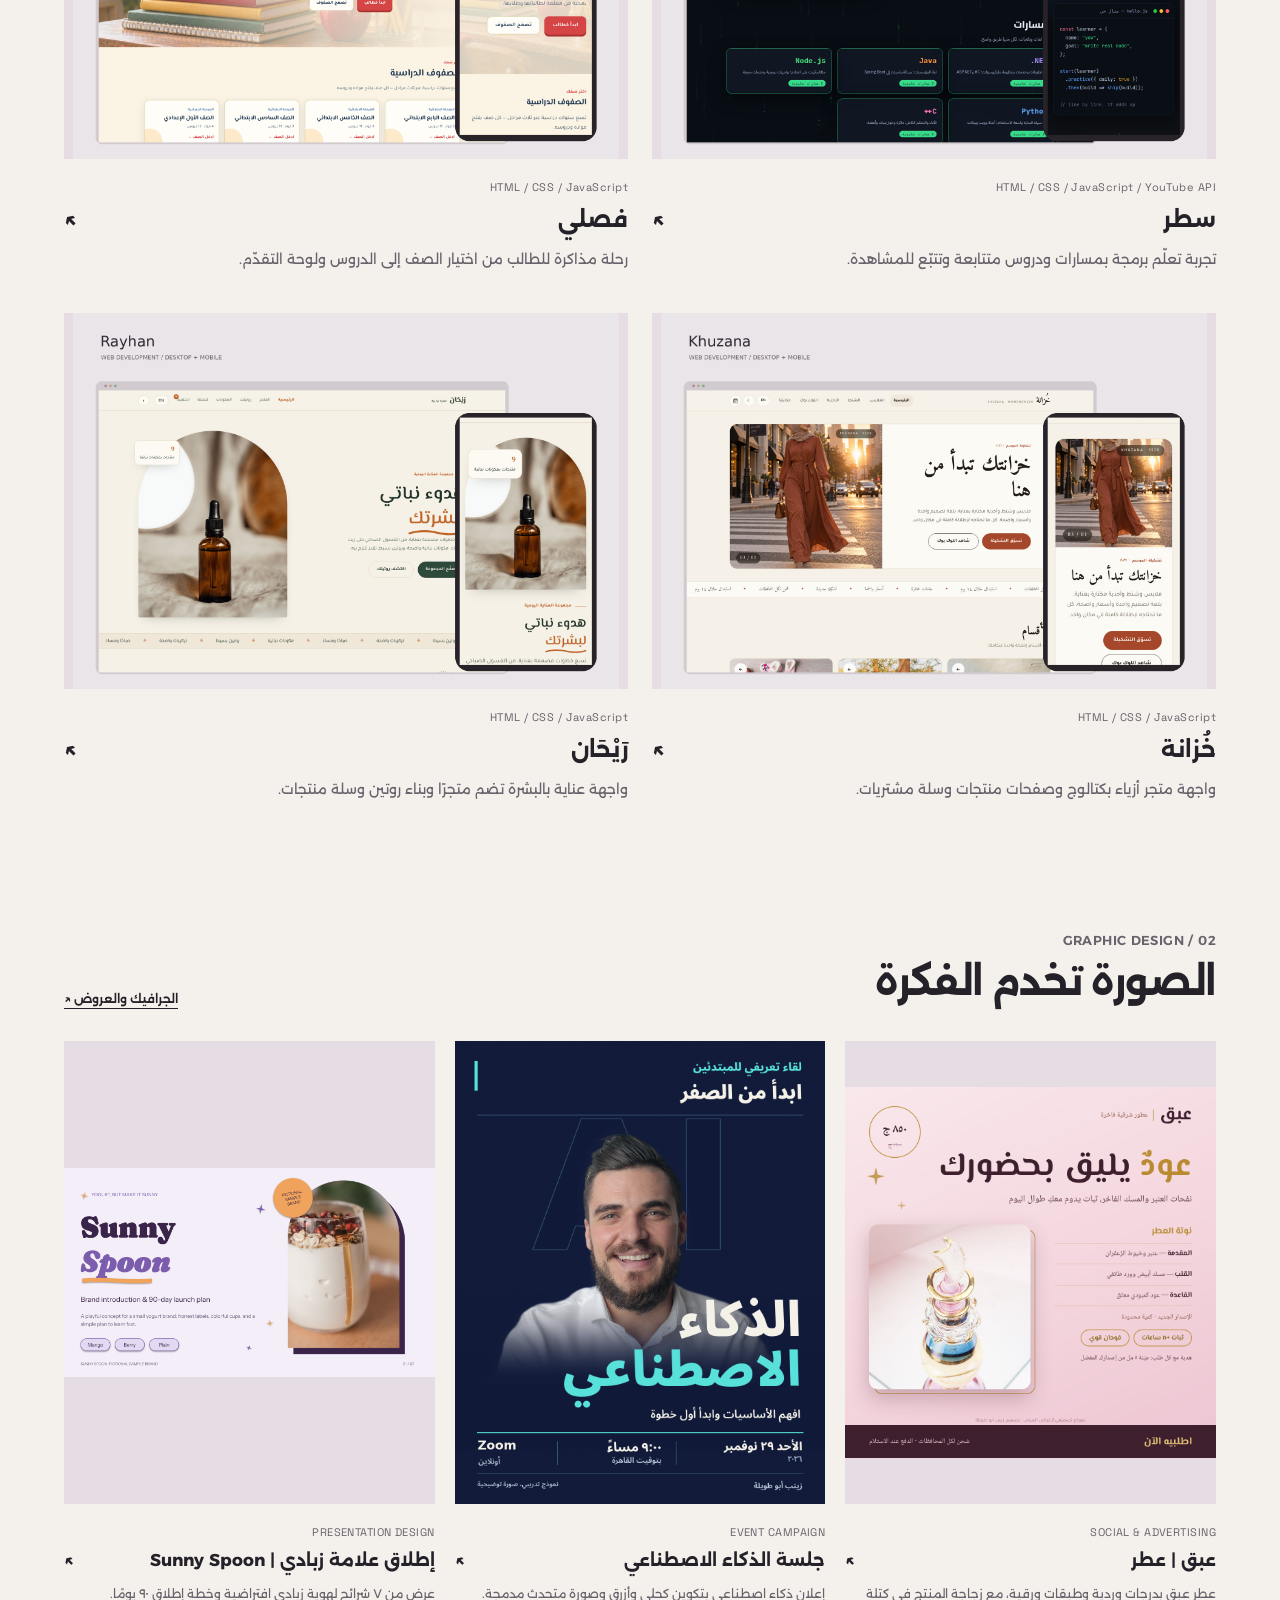
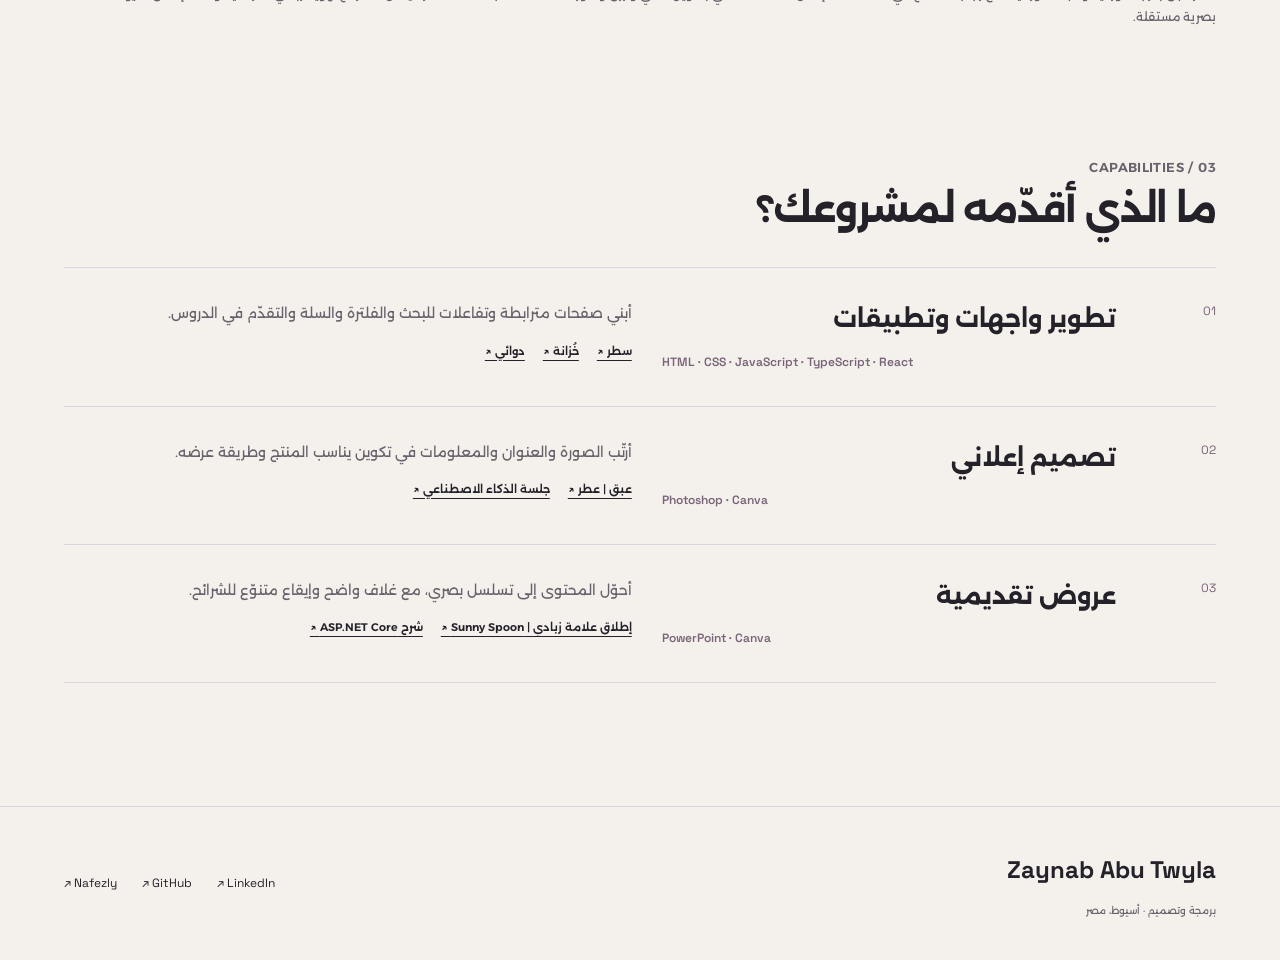
==== commit 17857db8: "Qualify intro: learning backend (index.html) Updated app.js script source to include versioning." ====
--- a/index.html
+++ b/index.html
@@ -1 +1 @@
-<!doctype html><html lang="ar" dir="rtl" data-theme="light"><head><meta charset="utf-8"><meta name="viewport" content="width=device-width,initial-scale=1"><title>Zaynab Abu Twyla | زينب أبو طويلة</title><meta name="description" content="Web development, graphic design and presentations by Zaynab Abu Twyla."><link rel="stylesheet" href="style.css"></head><body data-page="home"><header id="header"></header><main id="app"></main><footer id="footer"></footer><script src="data.js"></script><script src="app.js"></script></body></html>+<!doctype html><html lang="ar" dir="rtl" data-theme="light"><head><meta charset="utf-8"><meta name="viewport" content="width=device-width,initial-scale=1"><title>Zaynab Abu Twyla | زينب أبو طويلة</title><meta name="description" content="Web development, graphic design and presentations by Zaynab Abu Twyla."><link rel="stylesheet" href="style.css"></head><body data-page="home"><header id="header"></header><main id="app"></main><footer id="footer"></footer><script src="data.js"></script><script src="app.js?v=intro2"></script></body></html>
--- a/style.css
+++ b/style.css
@@ -16,3 +16,11 @@
 .hero-work img{object-fit:contain}.work-card p{font-size:14px}.work-card .meta{font-size:11px}.graphic-grid .work-card p{font-size:12px}.hero-intro p{font-size:15px}.skill-row p{font-size:14px}.service p{font-size:14px}@media(max-width:760px){.hero-intro p,.page-head .lead,.bodycopy{font-size:14px}.work-card p,.graphic-grid .work-card p{font-size:13px}.skill-row p,.service p{font-size:13px}.hero-work img{object-fit:contain}.detail-grid ul{font-size:14px}}
 
 .slide-gallery{display:grid;gap:24px;margin-top:25px}.slide-gallery img{width:100%;height:auto}
+
+.intro{padding:64px 0 8px;display:grid;grid-template-columns:1fr 1.2fr;gap:50px;align-items:start;border-bottom:1px solid var(--line);padding-bottom:44px}
+.intro h1{font-size:clamp(32px,4vw,56px);line-height:1.45;letter-spacing:-1.5px;margin:0;font-weight:800}
+.intro-body p{font-size:15px;color:var(--second);margin:0 0 22px;max-width:60ch}
+.facts{margin:0;display:grid;gap:8px}.facts div{display:grid;grid-template-columns:90px 1fr;gap:12px;align-items:baseline}
+.facts dt{font-size:12px;color:var(--accent);font-weight:600}.facts dd{margin:0;font-size:13px}
+.intro+.hero{padding-top:44px}
+@media(max-width:760px){.intro{grid-template-columns:1fr;gap:16px;padding:38px 0 30px}.intro h1{font-size:34px}.intro-body p{font-size:14px}}
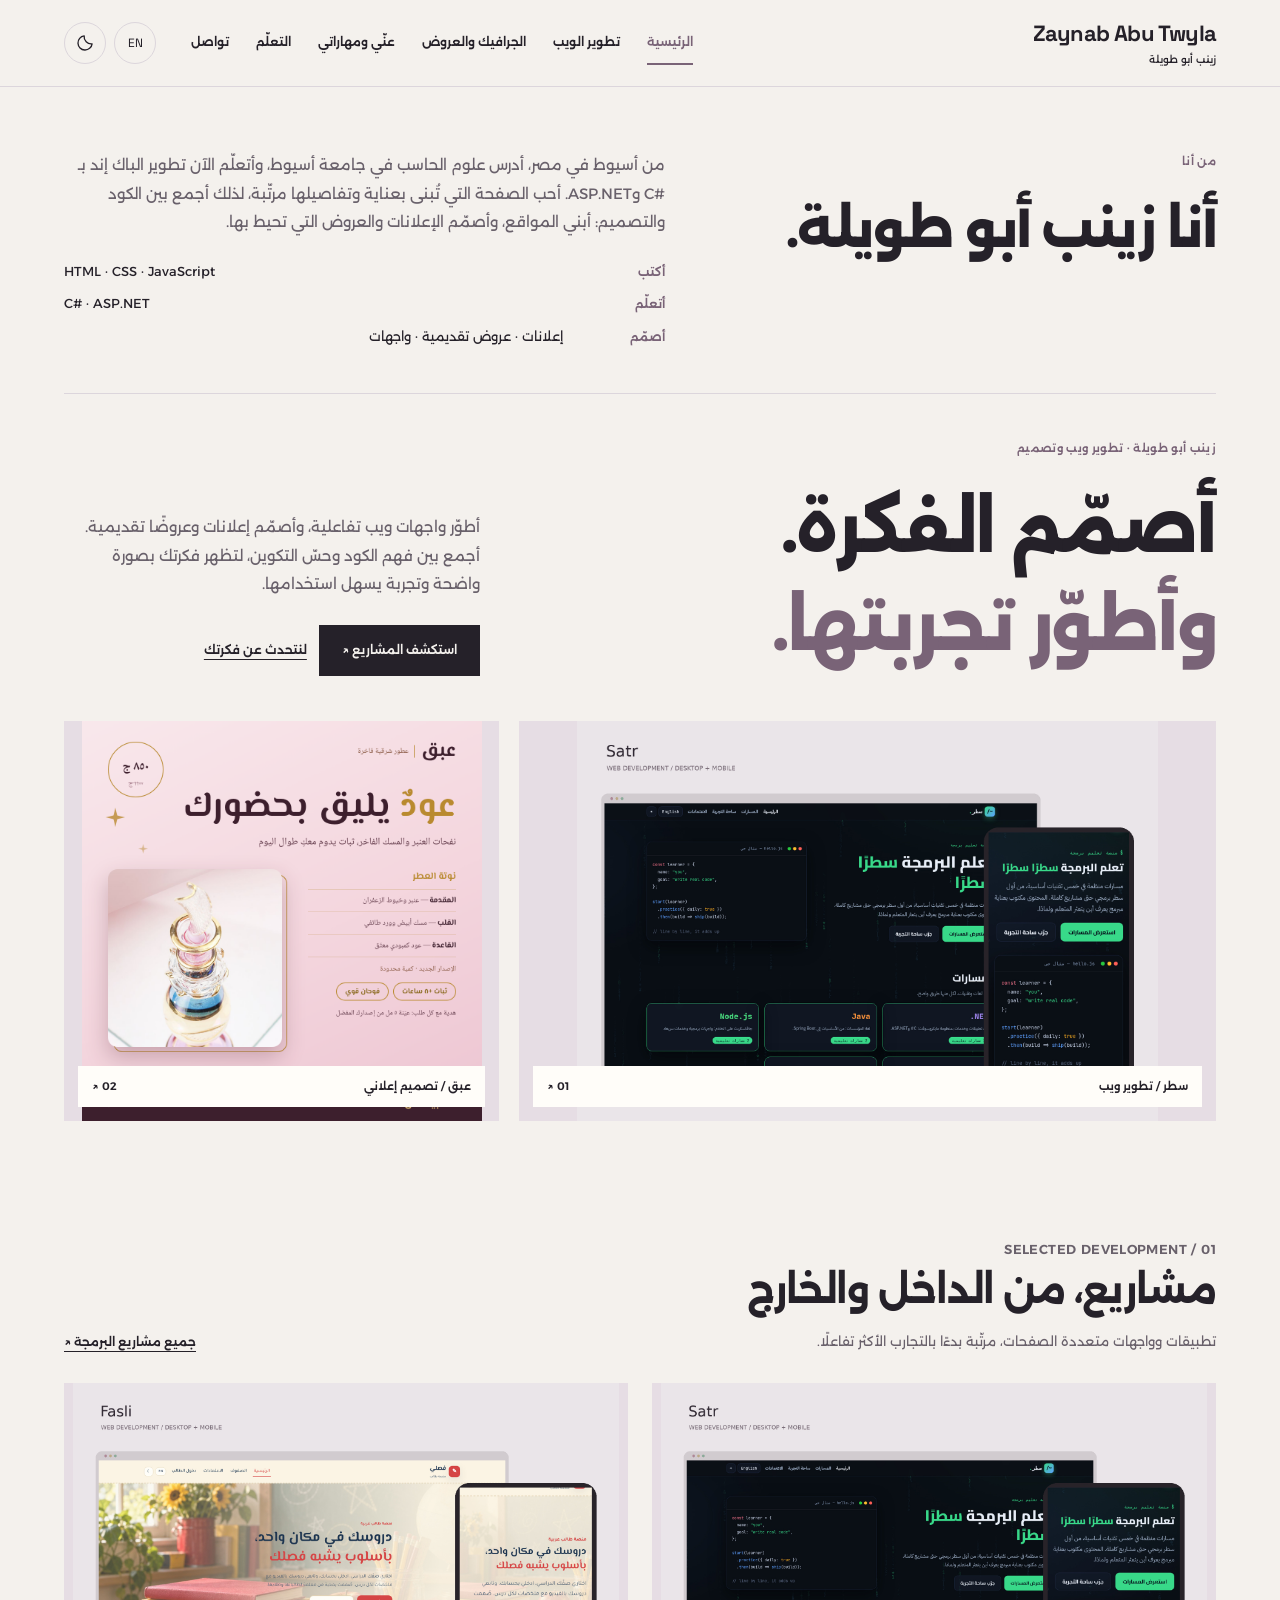
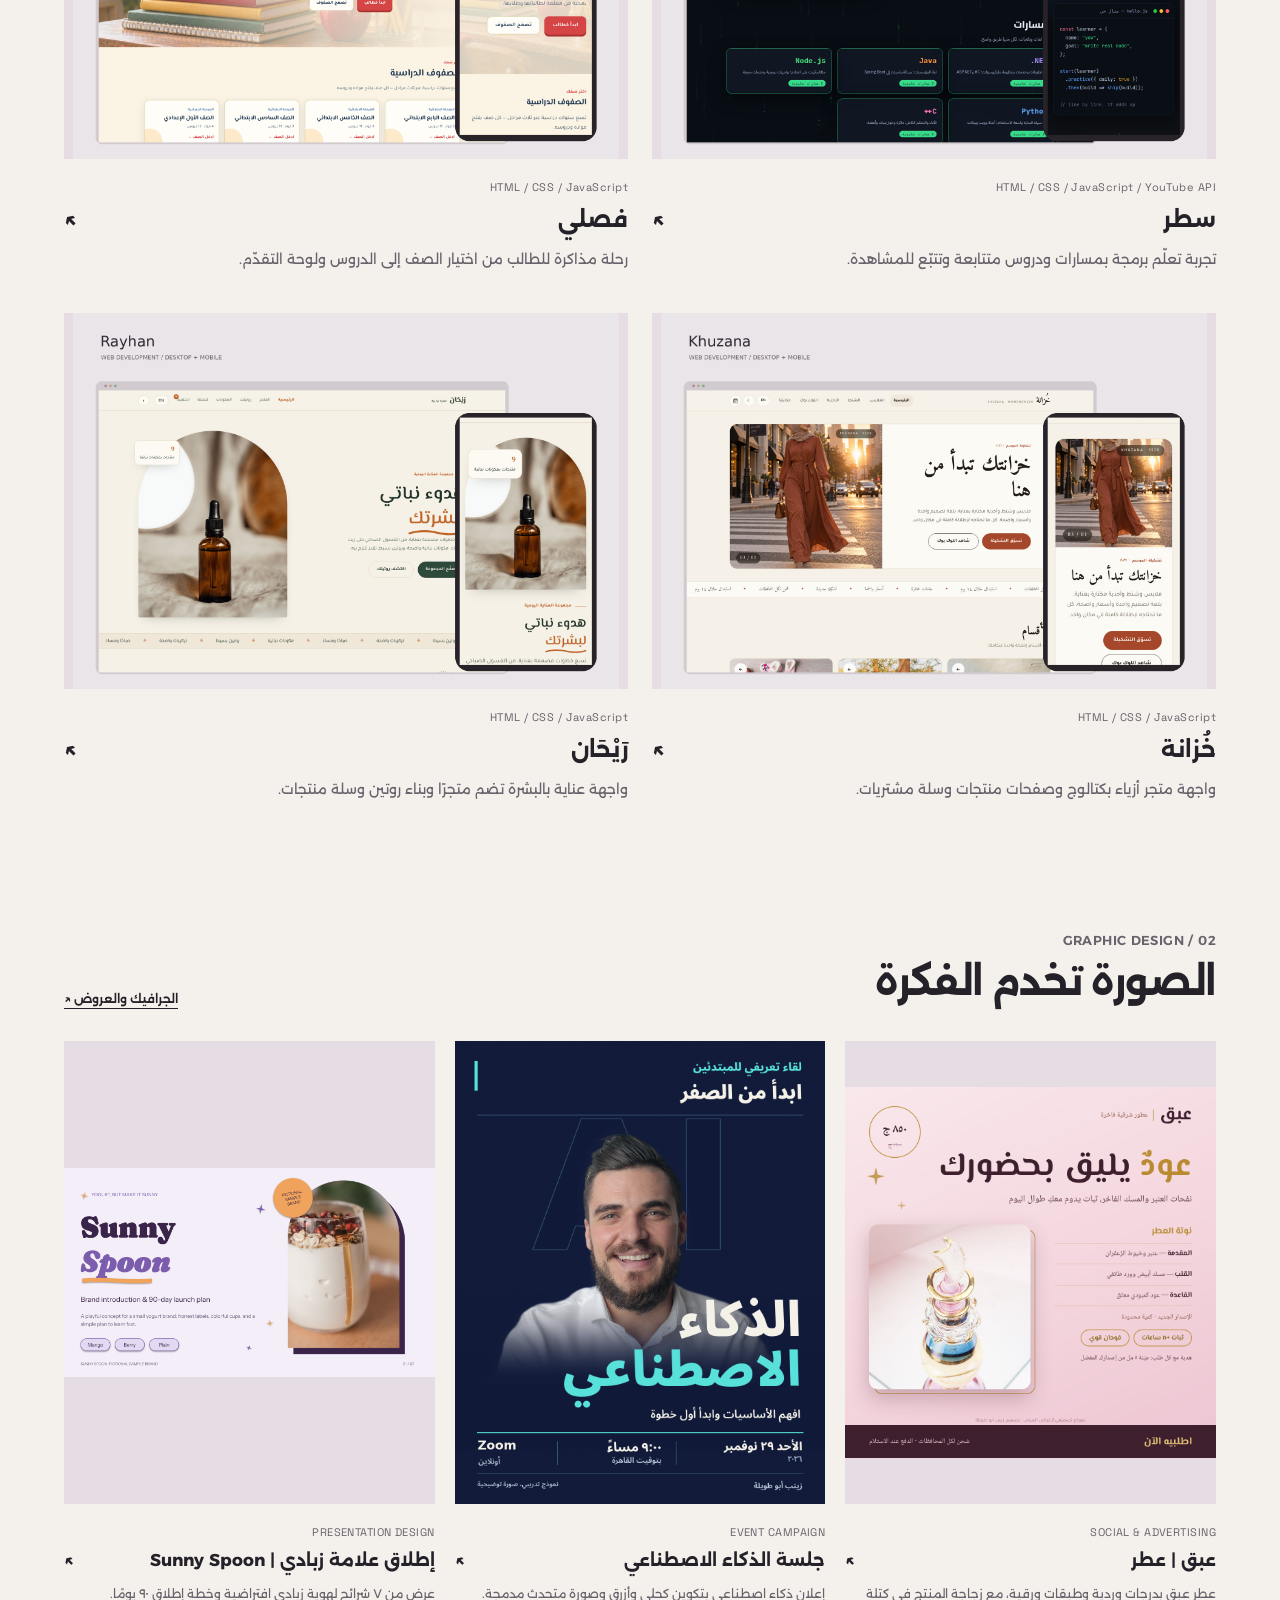
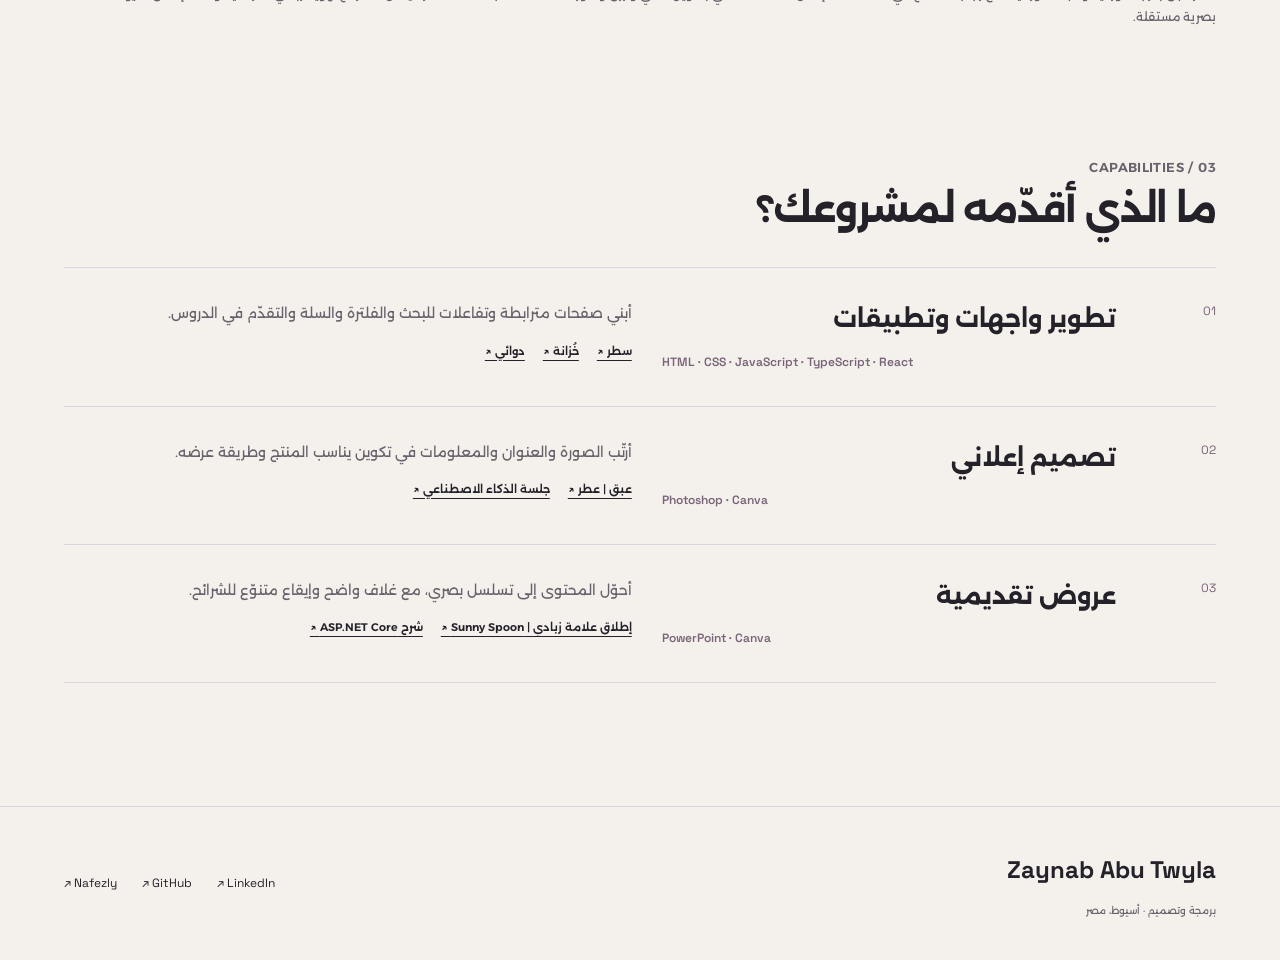
==== commit 857d4d3d: "Fix intro bidi (index.html) Updated the version query parameter for app.js." ====
--- a/index.html
+++ b/index.html
@@ -1 +1 @@
-<!doctype html><html lang="ar" dir="rtl" data-theme="light"><head><meta charset="utf-8"><meta name="viewport" content="width=device-width,initial-scale=1"><title>Zaynab Abu Twyla | زينب أبو طويلة</title><meta name="description" content="Web development, graphic design and presentations by Zaynab Abu Twyla."><link rel="stylesheet" href="style.css"></head><body data-page="home"><header id="header"></header><main id="app"></main><footer id="footer"></footer><script src="data.js"></script><script src="app.js?v=intro2"></script></body></html>
+<!doctype html><html lang="ar" dir="rtl" data-theme="light"><head><meta charset="utf-8"><meta name="viewport" content="width=device-width,initial-scale=1"><title>Zaynab Abu Twyla | زينب أبو طويلة</title><meta name="description" content="Web development, graphic design and presentations by Zaynab Abu Twyla."><link rel="stylesheet" href="style.css"></head><body data-page="home"><header id="header"></header><main id="app"></main><footer id="footer"></footer><script src="data.js"></script><script src="app.js?v=intro3"></script></body></html>
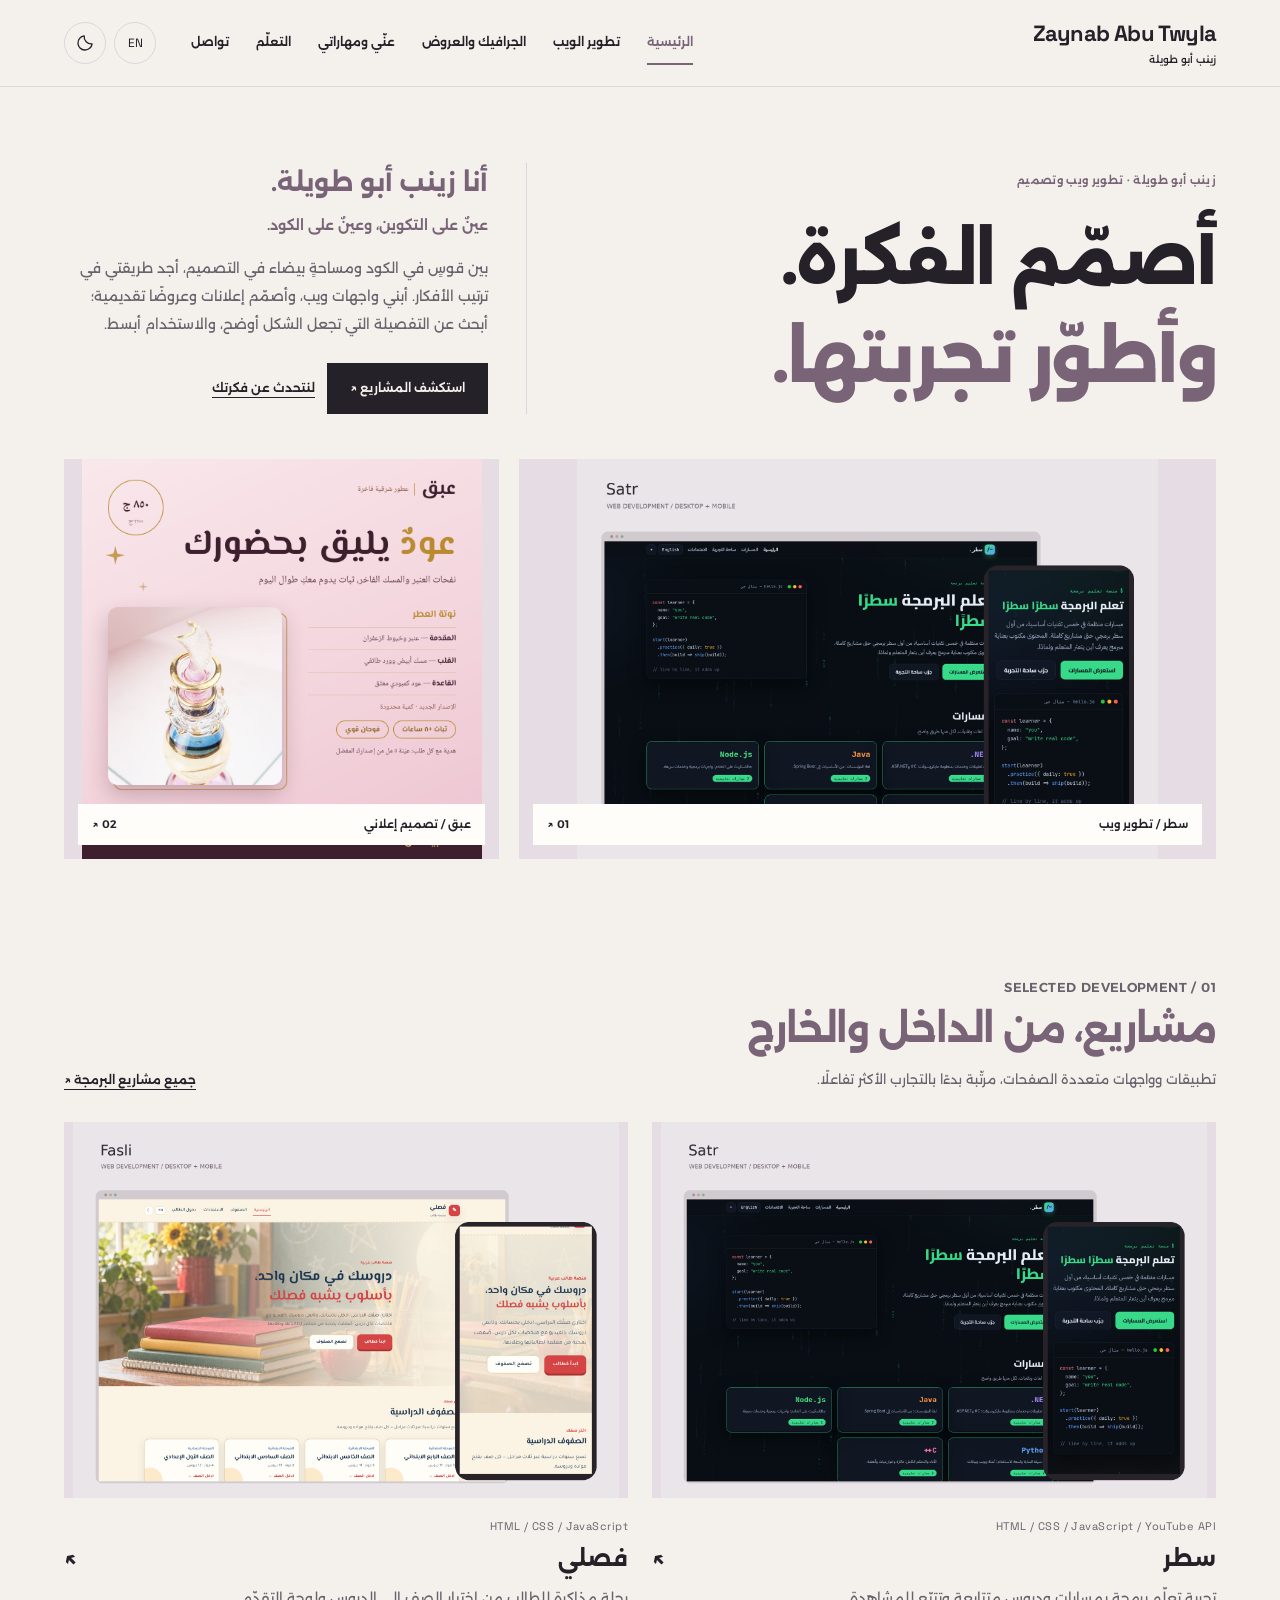
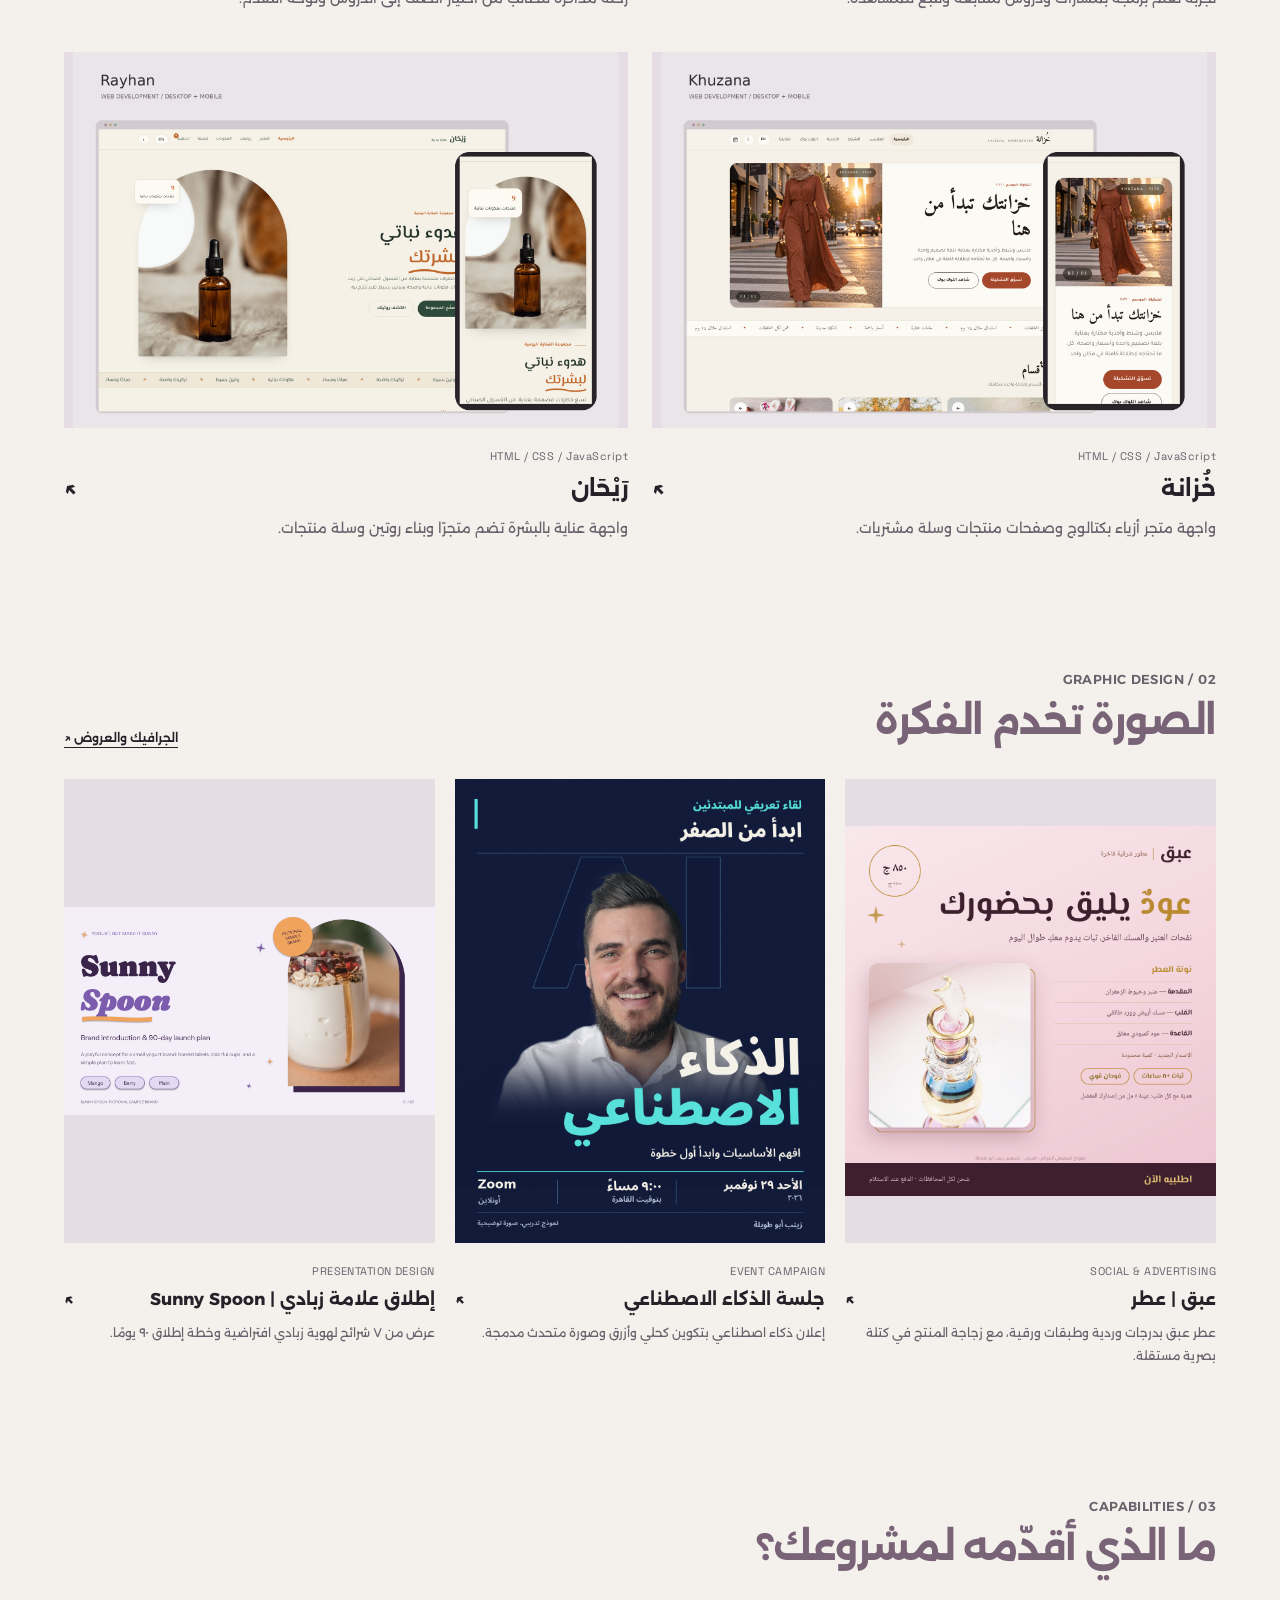
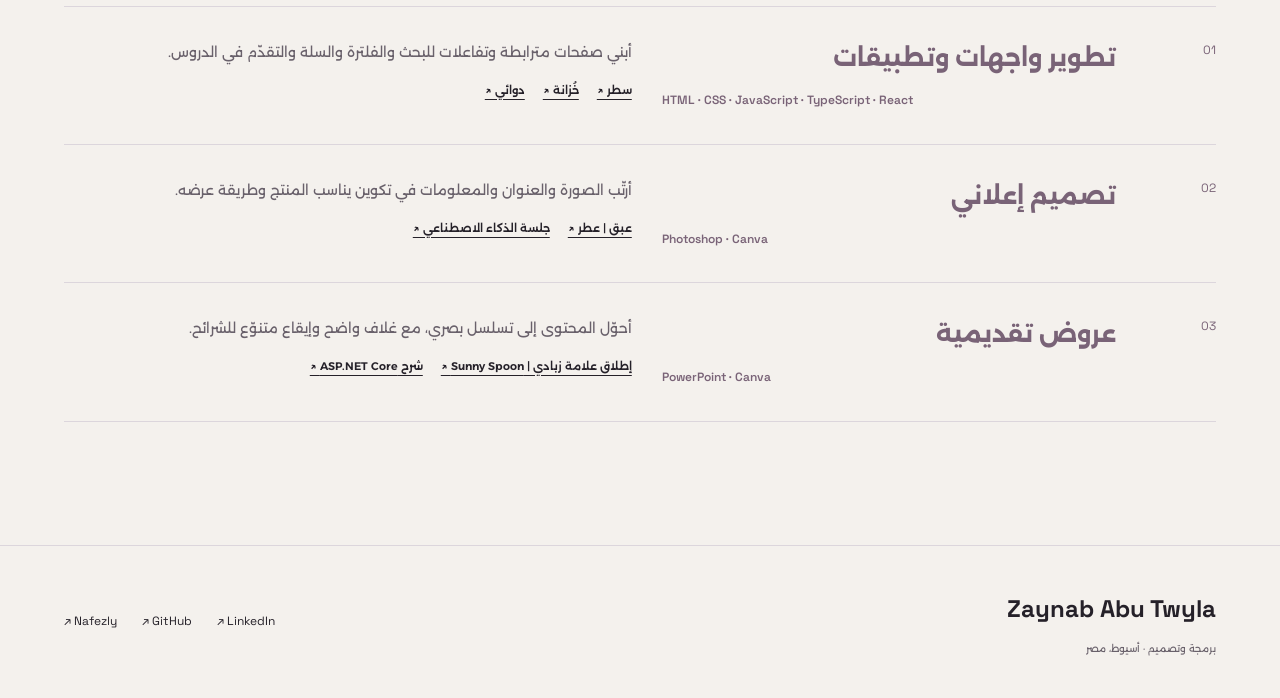
==== commit 396d313b: "Update stylesheet and script version in index.html Updated the stylesheet and script version in the " ====
--- a/index.html
+++ b/index.html
@@ -1 +1 @@
-<!doctype html><html lang="ar" dir="rtl" data-theme="light"><head><meta charset="utf-8"><meta name="viewport" content="width=device-width,initial-scale=1"><title>Zaynab Abu Twyla | زينب أبو طويلة</title><meta name="description" content="Web development, graphic design and presentations by Zaynab Abu Twyla."><link rel="stylesheet" href="style.css"></head><body data-page="home"><header id="header"></header><main id="app"></main><footer id="footer"></footer><script src="data.js"></script><script src="app.js?v=intro3"></script></body></html>
+<!doctype html><html lang="ar" dir="rtl" data-theme="light"><head><meta charset="utf-8"><meta name="viewport" content="width=device-width,initial-scale=1"><title>Zaynab Abu Twyla | زينب أبو طويلة</title><meta name="description" content="Web development, graphic design and presentations by Zaynab Abu Twyla."><link rel="stylesheet" href="style.css?v=personal5"></head><body data-page="home"><header id="header"></header><main id="app"></main><footer id="footer"></footer><script src="data.js"></script><script src="app.js?v=personal5"></script></body></html>
--- a/style.css
+++ b/style.css
@@ -17,10 +17,16 @@
 
 .slide-gallery{display:grid;gap:24px;margin-top:25px}.slide-gallery img{width:100%;height:auto}
 
-.intro{padding:64px 0 8px;display:grid;grid-template-columns:1fr 1.2fr;gap:50px;align-items:start;border-bottom:1px solid var(--line);padding-bottom:44px}
-.intro h1{font-size:clamp(32px,4vw,56px);line-height:1.45;letter-spacing:-1.5px;margin:0;font-weight:800}
-.intro-body p{font-size:15px;color:var(--second);margin:0 0 22px;max-width:60ch}
-.facts{margin:0;display:grid;gap:8px}.facts div{display:grid;grid-template-columns:90px 1fr;gap:12px;align-items:baseline}
-.facts dt{font-size:12px;color:var(--accent);font-weight:600}.facts dd{margin:0;font-size:13px}
-.intro+.hero{padding-top:44px}
-@media(max-width:760px){.intro{grid-template-columns:1fr;gap:16px;padding:38px 0 30px}.intro h1{font-size:34px}.intro-body p{font-size:14px}}
+/* The home opens as one composition: idea, person, then work. */
+.hero-top{grid-template-columns:1.35fr 1fr;gap:64px;align-items:center}
+.hero .hero-intro{border-inline-start:1px solid var(--line);padding-inline-start:38px}
+.hero-intro .personal-name{font-size:25px;font-weight:700;color:var(--ink);line-height:1.55;margin:0 0 10px}
+.hero-intro .personal-note{font-size:14px;color:var(--accent);font-weight:600;margin:0 0 16px}
+.hero-intro .personal-copy{font-size:14px;line-height:2;margin:0 0 25px}
+html[lang=en] .hero-intro .personal-copy{line-height:1.75}
+@media(max-width:1050px) and (min-width:761px){.hero-top{gap:30px}.hero .hero-intro{padding-inline-start:24px}.hero h1{font-size:48px}.hero-intro .personal-name{font-size:23px}}
+@media(max-width:760px){.hero-top{grid-template-columns:1fr;gap:27px}.hero .hero-intro{border:0;padding:0}.hero .eyebrow{margin-bottom:15px}.hero-intro .personal-name{font-size:24px;margin-bottom:7px}.hero-intro .personal-note{font-size:13px;margin-bottom:12px}.hero-intro .personal-copy{font-size:14px;line-height:2;margin-bottom:22px}.hero-work{margin-top:30px}.hero h1{font-size:clamp(34px,10vw,48px)}}
+/* Muted plum carries the same identity across the portfolio. */
+.page-head h1,.section-head h2,.split>h2,.skill-row h3,.service h3,.learn-card h2,.detail-grid h2,.contact-item strong{color:var(--accent)}
+.filters .filter.active{background:var(--accent);border-color:var(--accent);color:var(--paper)}
+.hero-intro .personal-name{color:var(--accent)}
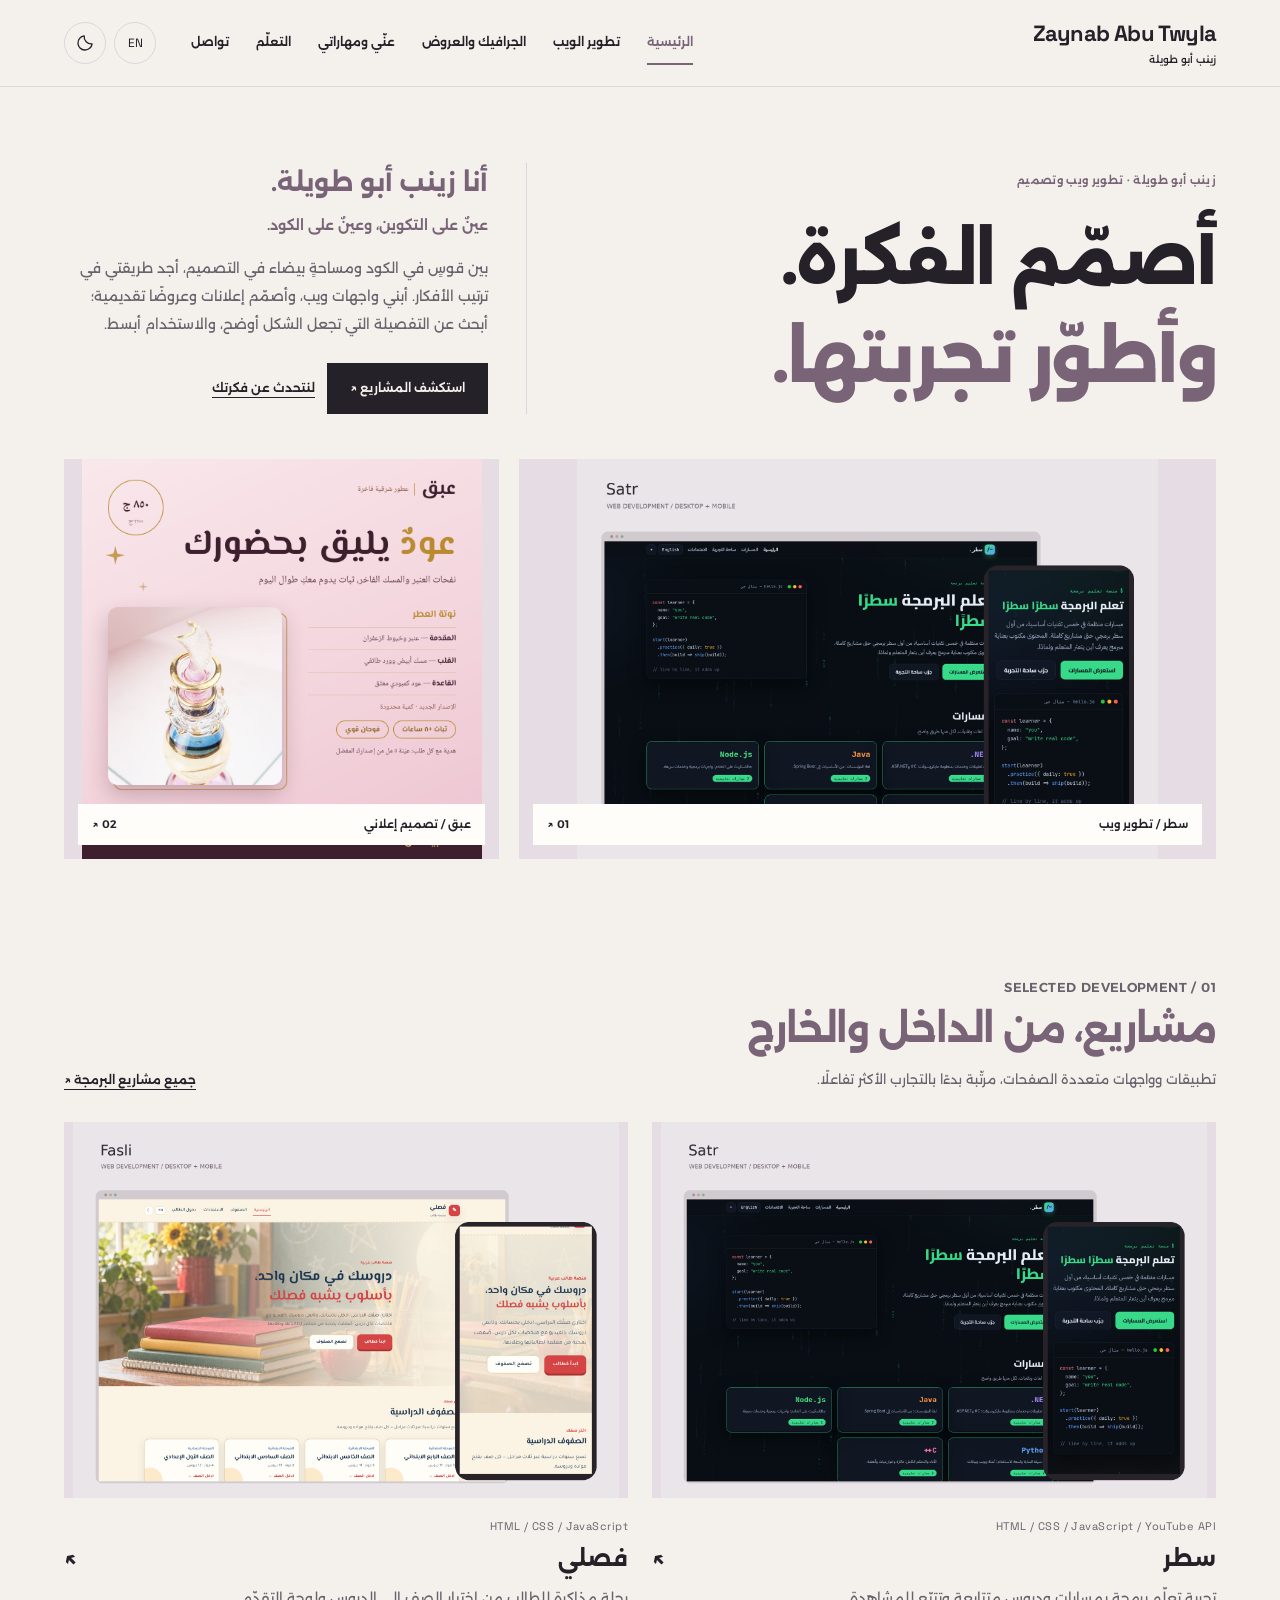
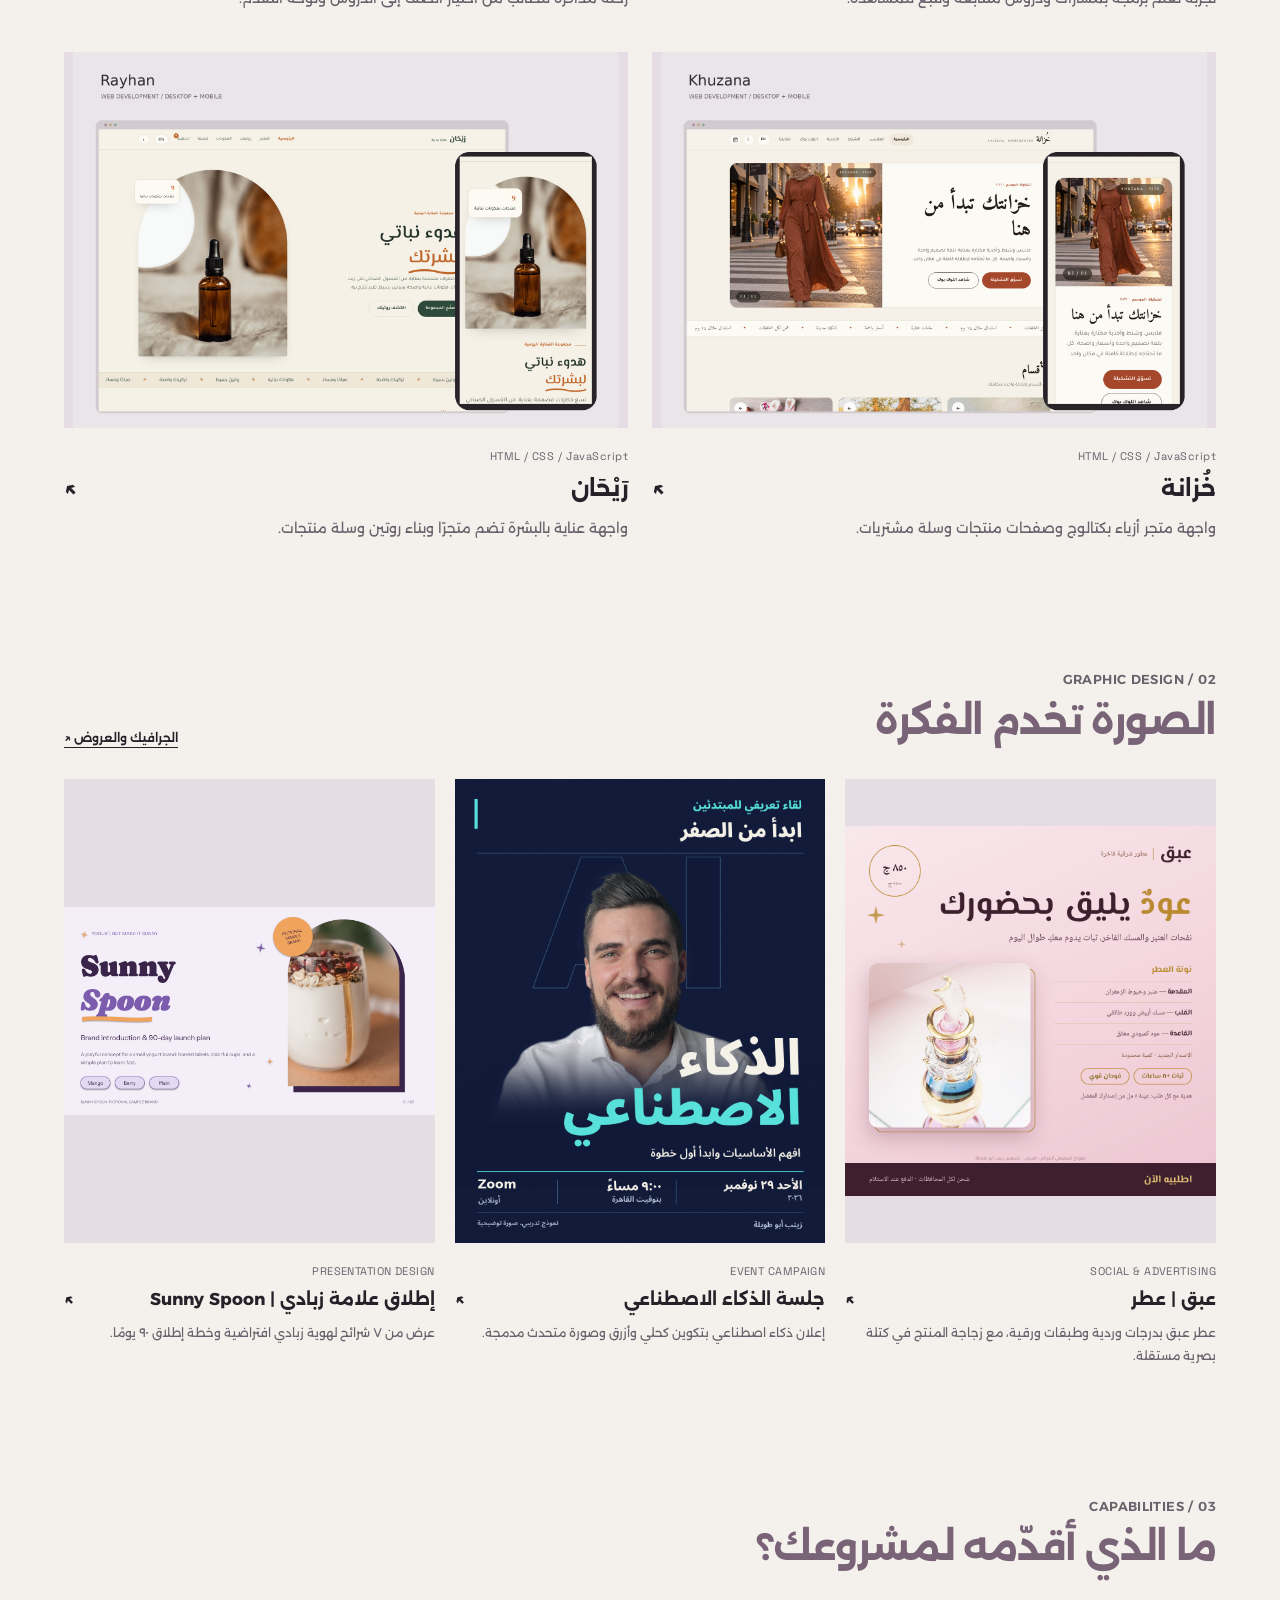
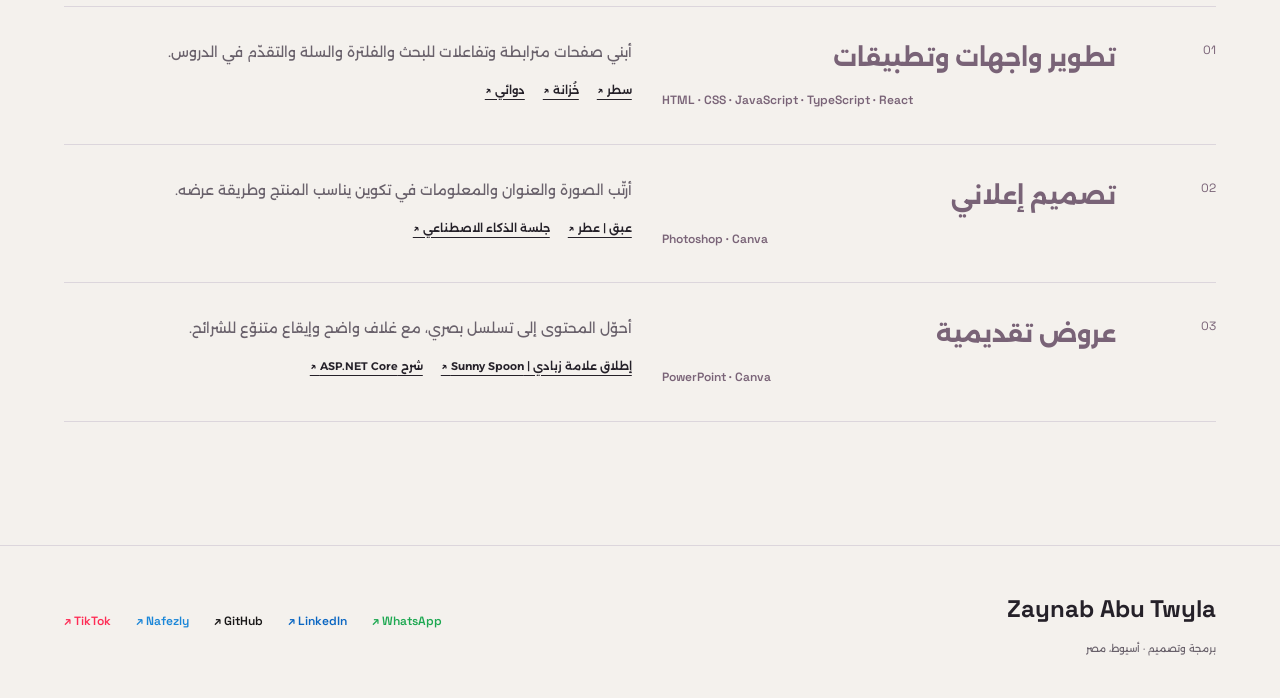
==== commit f72f6d7b: "Brand colors for contact platforms and footer links (index.html) Updated stylesheet and script versi" ====
--- a/index.html
+++ b/index.html
@@ -1 +1 @@
-<!doctype html><html lang="ar" dir="rtl" data-theme="light"><head><meta charset="utf-8"><meta name="viewport" content="width=device-width,initial-scale=1"><title>Zaynab Abu Twyla | زينب أبو طويلة</title><meta name="description" content="Web development, graphic design and presentations by Zaynab Abu Twyla."><link rel="stylesheet" href="style.css?v=personal5"></head><body data-page="home"><header id="header"></header><main id="app"></main><footer id="footer"></footer><script src="data.js"></script><script src="app.js?v=personal5"></script></body></html>
+<!doctype html><html lang="ar" dir="rtl" data-theme="light"><head><meta charset="utf-8"><meta name="viewport" content="width=device-width,initial-scale=1"><title>Zaynab Abu Twyla | زينب أبو طويلة</title><meta name="description" content="Web development, graphic design and presentations by Zaynab Abu Twyla."><link rel="stylesheet" href="style.css?v=personal6"></head><body data-page="home"><header id="header"></header><main id="app"></main><footer id="footer"></footer><script src="data.js"></script><script src="app.js?v=personal6"></script></body></html>
--- a/style.css
+++ b/style.css
@@ -30,3 +30,7 @@
 .page-head h1,.section-head h2,.split>h2,.skill-row h3,.service h3,.learn-card h2,.detail-grid h2,.contact-item strong{color:var(--accent)}
 .filters .filter.active{background:var(--accent);border-color:var(--accent);color:var(--paper)}
 .hero-intro .personal-name{color:var(--accent)}
+
+[data-brand=whatsapp]{--brand:#1da851}[data-brand=linkedin]{--brand:#0a66c2}[data-brand=github]{--brand:#181717}[data-brand=nafezly]{--brand:#1a86d8}[data-brand=tiktok]{--brand:#fe2c55}
+html[data-theme=dark] [data-brand=whatsapp]{--brand:#25d366}html[data-theme=dark] [data-brand=linkedin]{--brand:#4f9fe6}html[data-theme=dark] [data-brand=github]{--brand:#f0f6fc}html[data-theme=dark] [data-brand=nafezly]{--brand:#2196f3}html[data-theme=dark] [data-brand=tiktok]{--brand:#ff4d70}
+.contact-item[data-brand] strong,.footer-links a[data-brand]{color:var(--brand)}.footer-links{flex-wrap:wrap}.footer-links a[data-brand]{font-weight:600}
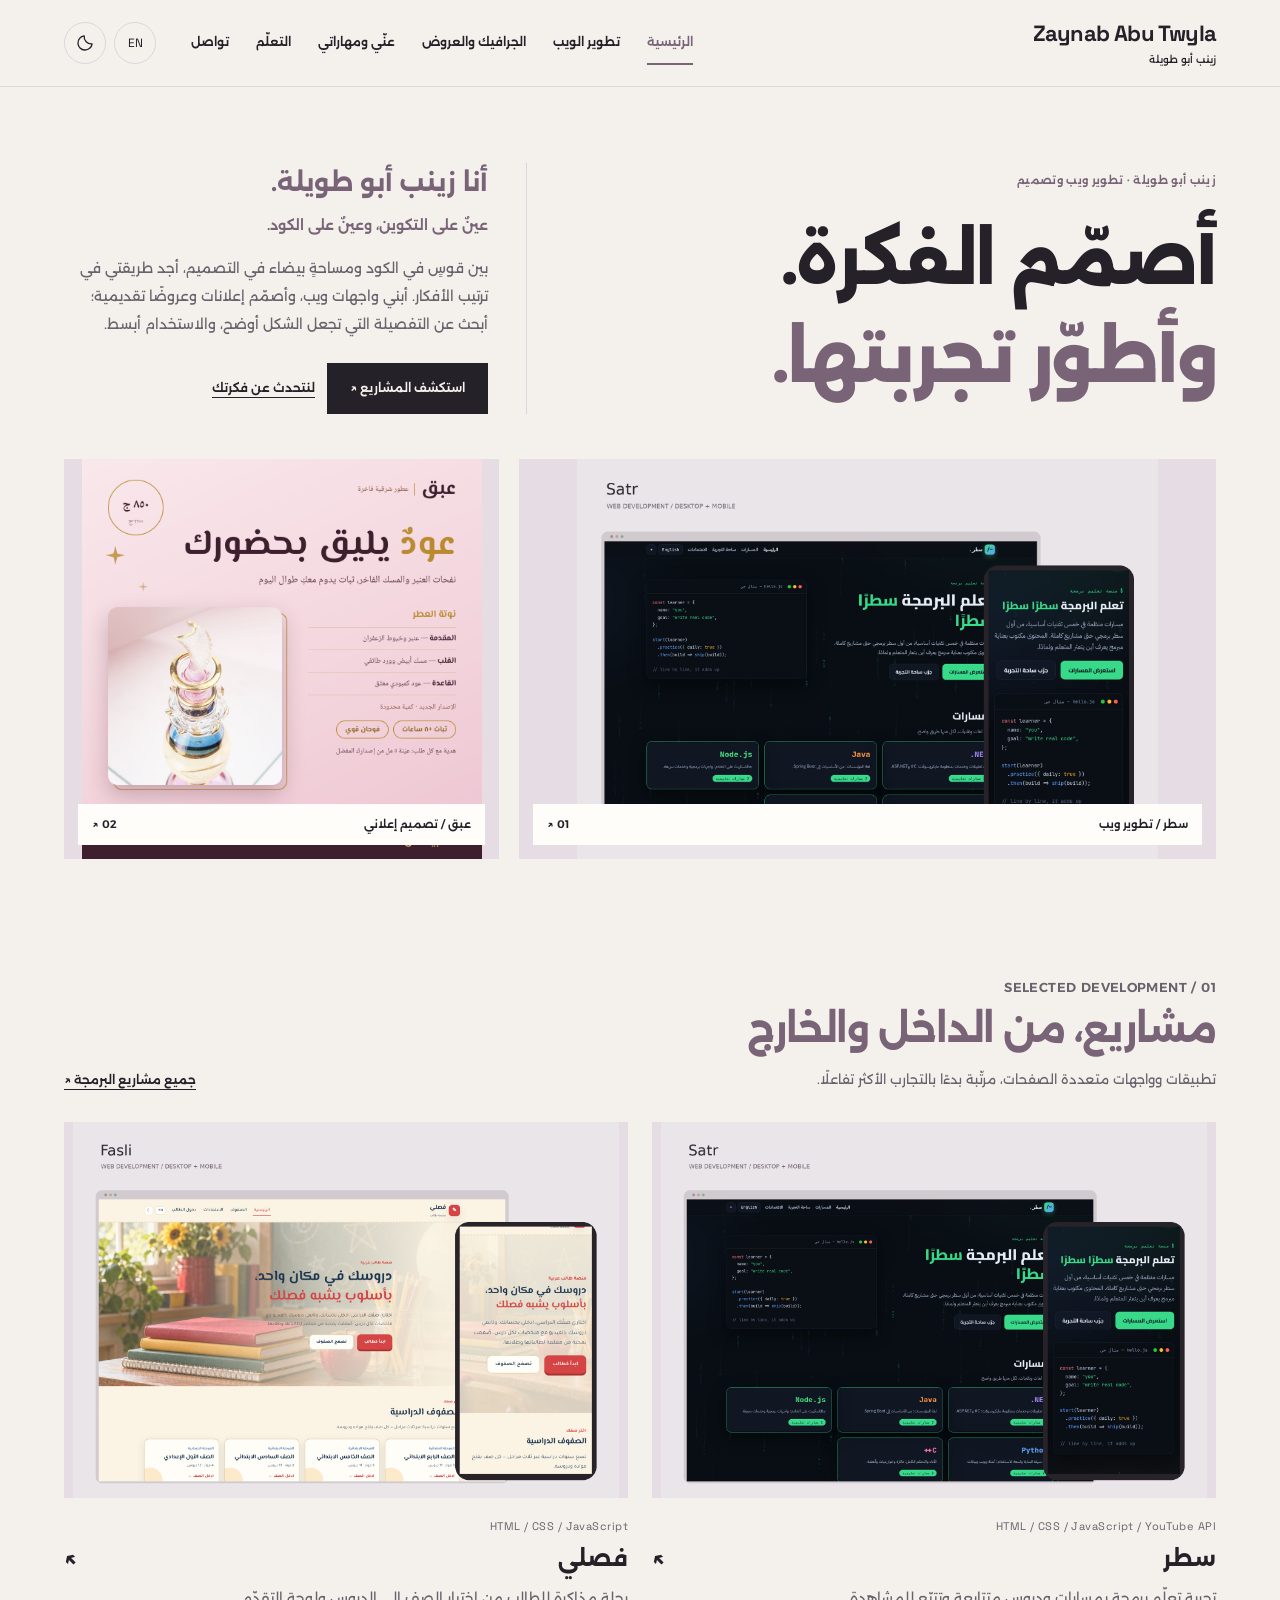
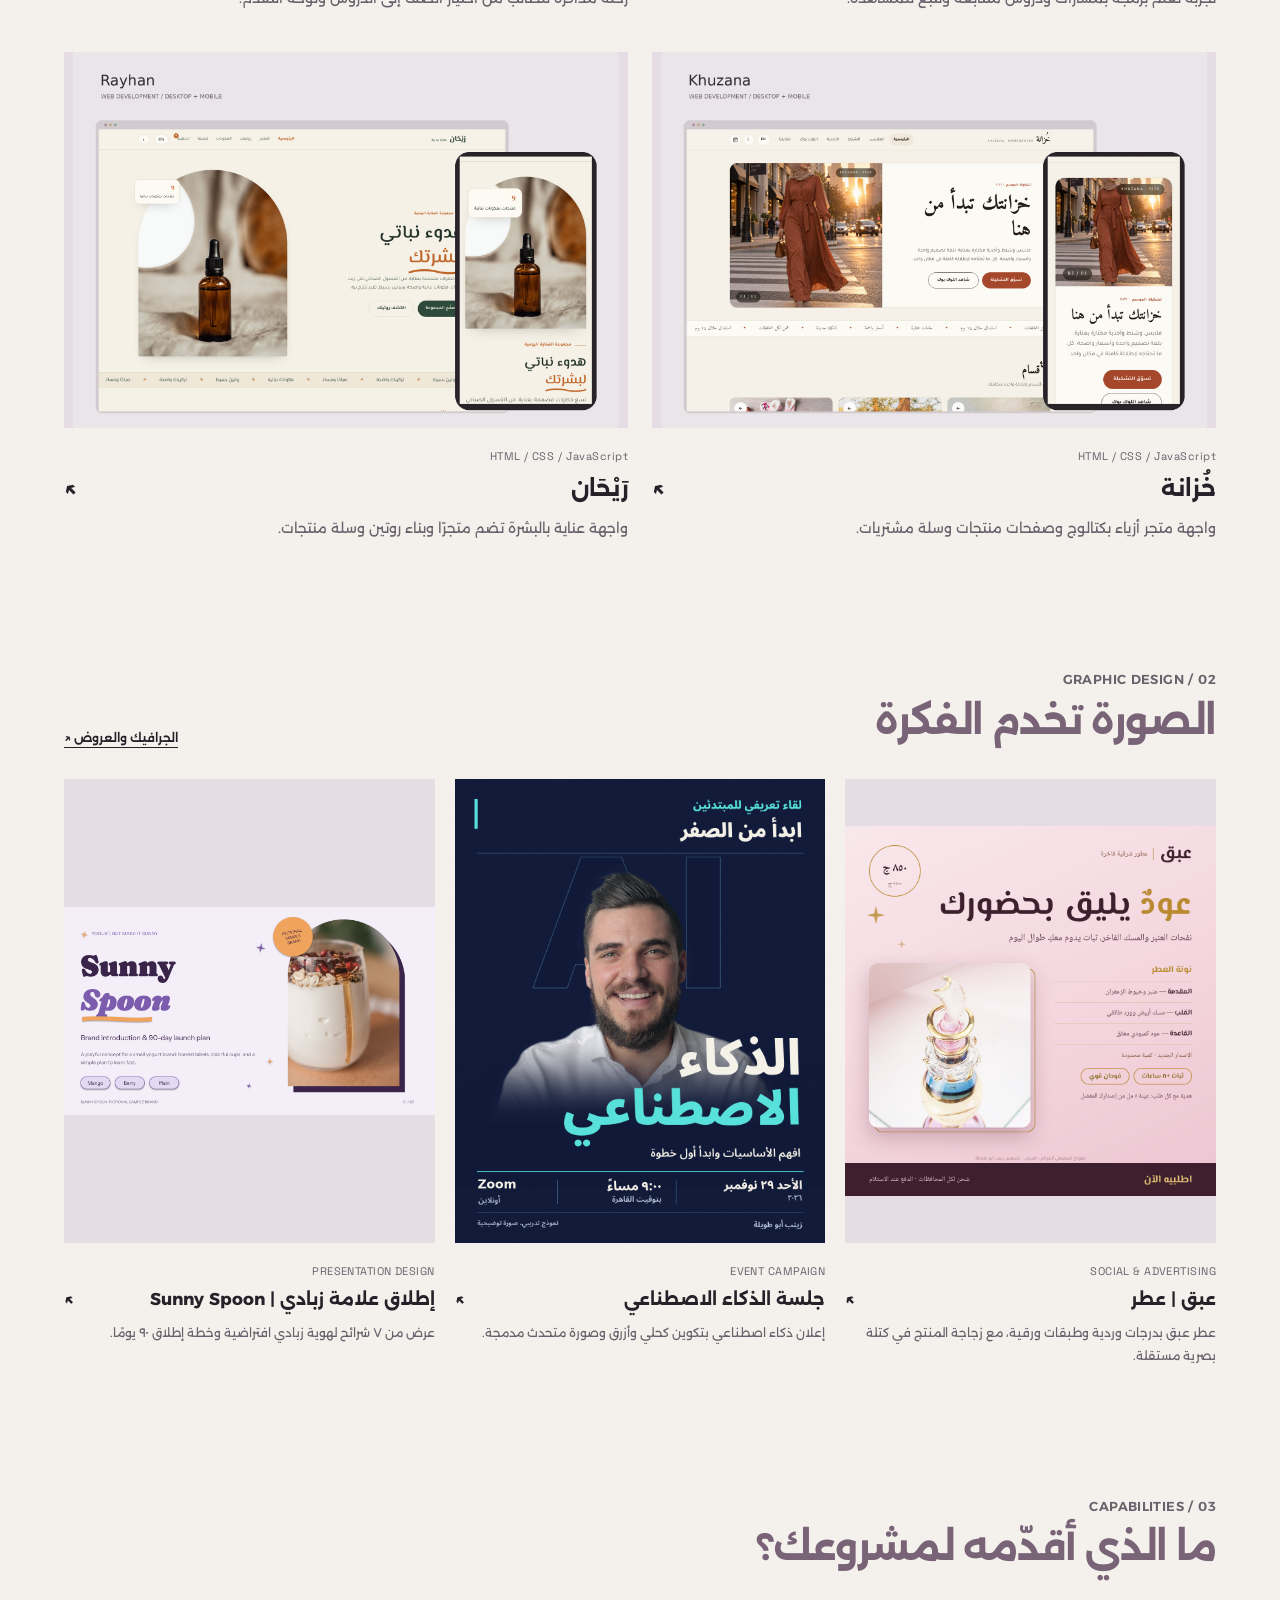
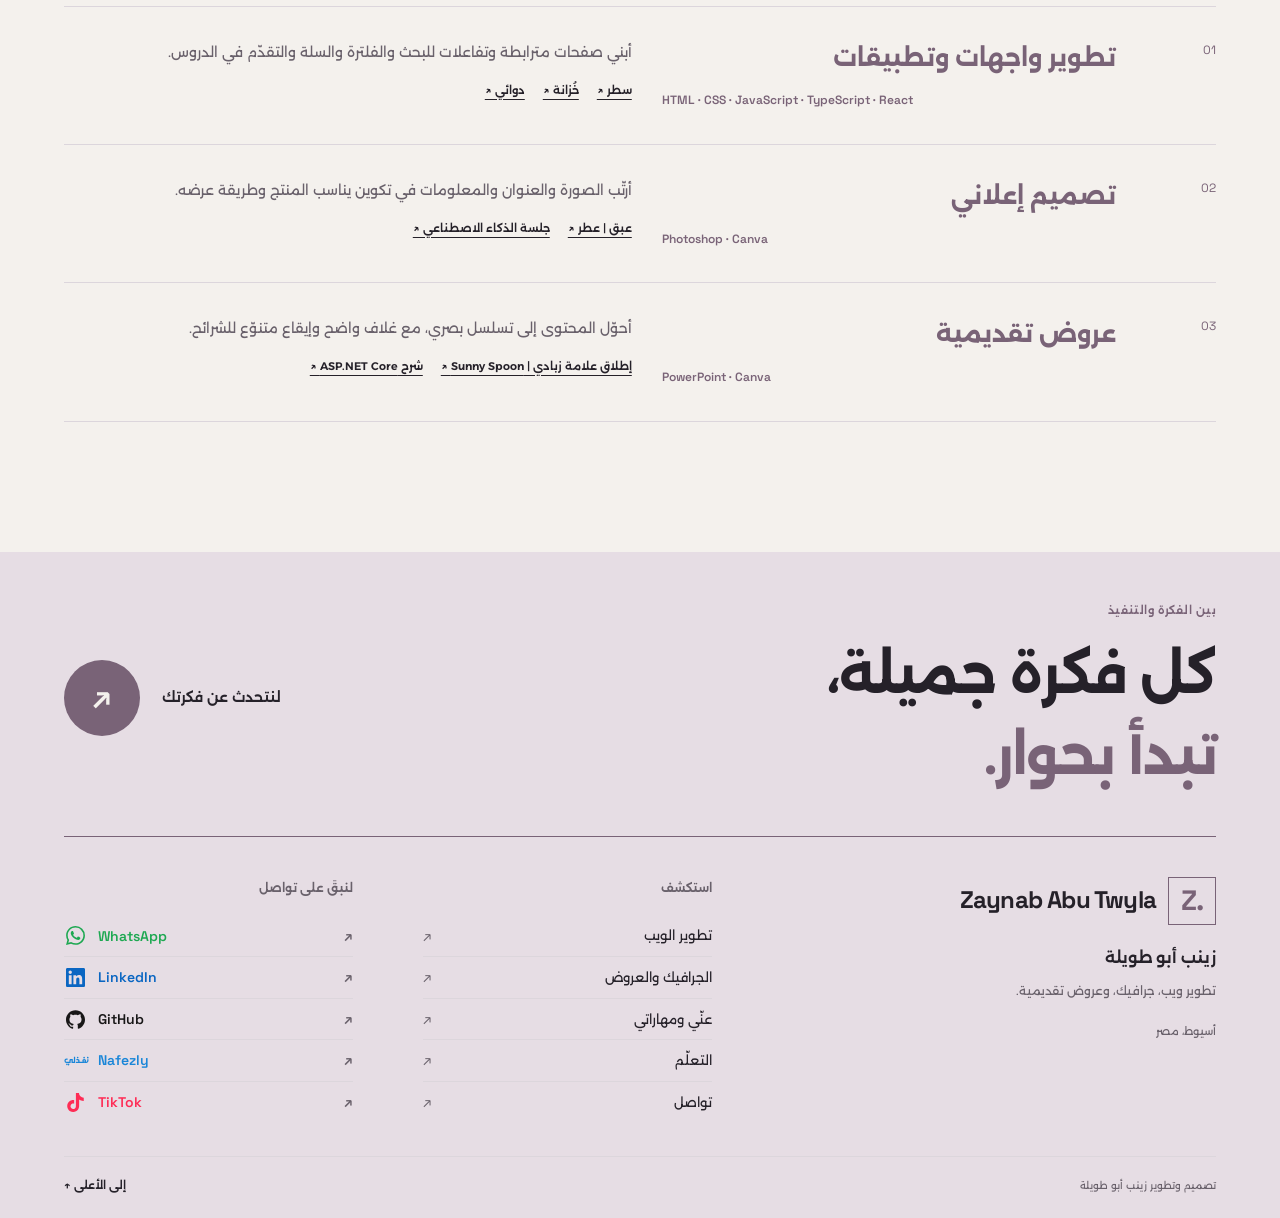
==== commit 3a0c94de: "Update stylesheet and script version in index.html Updated the stylesheet and app script version in " ====
--- a/index.html
+++ b/index.html
@@ -1 +1 @@
-<!doctype html><html lang="ar" dir="rtl" data-theme="light"><head><meta charset="utf-8"><meta name="viewport" content="width=device-width,initial-scale=1"><title>Zaynab Abu Twyla | زينب أبو طويلة</title><meta name="description" content="Web development, graphic design and presentations by Zaynab Abu Twyla."><link rel="stylesheet" href="style.css?v=personal6"></head><body data-page="home"><header id="header"></header><main id="app"></main><footer id="footer"></footer><script src="data.js"></script><script src="app.js?v=personal6"></script></body></html>
+<!doctype html><html lang="ar" dir="rtl" data-theme="light"><head><meta charset="utf-8"><meta name="viewport" content="width=device-width,initial-scale=1"><title>Zaynab Abu Twyla | زينب أبو طويلة</title><meta name="description" content="Web development, graphic design and presentations by Zaynab Abu Twyla."><link rel="stylesheet" href="style.css?v=footer7"></head><body data-page="home"><header id="header"></header><main id="app"></main><footer id="footer"></footer><script src="data.js"></script><script src="app.js?v=footer7"></script></body></html>
--- a/style.css
+++ b/style.css
@@ -34,3 +34,67 @@
 [data-brand=whatsapp]{--brand:#1da851}[data-brand=linkedin]{--brand:#0a66c2}[data-brand=github]{--brand:#181717}[data-brand=nafezly]{--brand:#1a86d8}[data-brand=tiktok]{--brand:#fe2c55}
 html[data-theme=dark] [data-brand=whatsapp]{--brand:#25d366}html[data-theme=dark] [data-brand=linkedin]{--brand:#4f9fe6}html[data-theme=dark] [data-brand=github]{--brand:#f0f6fc}html[data-theme=dark] [data-brand=nafezly]{--brand:#2196f3}html[data-theme=dark] [data-brand=tiktok]{--brand:#ff4d70}
 .contact-item[data-brand] strong,.footer-links a[data-brand]{color:var(--brand)}.footer-links{flex-wrap:wrap}.footer-links a[data-brand]{font-weight:600}
+
+/* A designed closing section. Preview revision, not yet deployed. */
+.footer{margin-top:72px;padding:0;border-top:0;background:var(--soft);position:relative}
+.footer>.wrap{display:block;padding-top:48px}
+.footer-opening{display:flex;align-items:center;justify-content:space-between;gap:32px;padding-bottom:40px;border-bottom:1px solid var(--accent)}
+.footer .footer-kicker{margin:0 0 14px;font-size:11px;font-weight:600;letter-spacing:.04em;color:var(--accent)}
+.footer .footer-title{margin:0;font-size:clamp(32px,4.2vw,60px);font-weight:700;letter-spacing:-1.5px;line-height:1.5;color:var(--ink)}
+.footer-title span{color:var(--accent)}
+.footer-cta{display:flex;gap:22px;align-items:center;font-size:14px;font-weight:600;white-space:nowrap}
+.footer-arrow{width:76px;height:76px;display:grid;place-items:center;background:var(--accent);color:var(--paper);border-radius:50%;font-size:32px;font-family:var(--en);transition:transform .2s}
+.footer-cta:hover .footer-arrow{transform:rotate(-12deg)}
+.footer-grid{display:grid;grid-template-columns:1.5fr 1fr 1fr;gap:70px;padding:40px 0 34px}
+.footer-identity .footer-mark{display:inline-flex;align-items:center;gap:12px;font-family:var(--en);font-size:24px;font-weight:700;letter-spacing:-.8px;line-height:1.2}
+.footer-monogram{display:grid;place-items:center;width:48px;height:48px;border:1px solid var(--accent);color:var(--accent);font-size:28px;flex-shrink:0}
+.footer-identity .footer-arname{font-size:16px;color:var(--ink);margin:18px 0 7px;font-weight:600}
+.footer-identity .footer-description{font-size:12px;color:var(--second);margin:0;line-height:1.9}
+.footer-identity .footer-location{font-size:11px;color:var(--second);margin-top:18px}
+.footer-column h3{font-size:12px;font-weight:600;color:var(--second);margin:0 0 16px}
+.footer-nav,.footer-links{display:flex;flex-direction:column;align-items:stretch;gap:0;font-size:13px}
+.footer-nav a,.footer-links a{display:flex;align-items:center;justify-content:space-between;gap:12px;min-height:39px;border-bottom:1px solid var(--line);padding:7px 0}
+.footer-nav a:last-child,.footer-links a:last-child{border:0}
+.footer-links a{font-family:var(--en);font-size:14px;direction:ltr}
+.footer-nav a span:last-child,.footer-links a span:last-child{font-family:var(--en);font-size:14px;color:var(--second)}
+.footer-nav a:hover,.footer-bottom a:hover{text-decoration:underline;text-underline-offset:5px}
+.footer-bottom{border-top:1px solid var(--line);padding:18px 0 22px;display:flex;align-items:center;justify-content:space-between;gap:20px}
+.footer .footer-bottom p{font-size:10px;margin:0;color:var(--second)}
+.footer-bottom a{font-size:11px;font-weight:600}
+html[lang=en] .footer-title{line-height:1.15;letter-spacing:-2px}
+html[data-theme=dark] .footer-arrow{color:#241f27}
+@media(max-width:1000px){.footer-grid{gap:32px;grid-template-columns:1.2fr 1fr 1fr}.footer-identity .footer-mark{font-size:19px}.footer-cta{gap:14px}.footer-arrow{width:60px;height:60px}}
+@media(max-width:600px){.footer{margin-top:44px}.footer>.wrap{padding-top:30px}.footer-opening{align-items:start;gap:18px;padding-bottom:28px}.footer .footer-kicker{font-size:10px;margin-bottom:12px}.footer .footer-title{font-size:30px;letter-spacing:-.8px;line-height:1.6}.footer-cta{flex-direction:column-reverse;gap:9px;align-items:center;font-size:10px;padding-top:35px}.footer-arrow{width:51px;height:51px;font-size:25px}.footer-grid{grid-template-columns:1fr 1fr;column-gap:30px;row-gap:28px;padding:28px 0 25px}.footer-identity{grid-column:1/-1;display:grid;grid-template-columns:1fr auto;align-items:center;column-gap:15px}.footer-identity .footer-mark{font-size:20px;grid-column:1/-1}.footer-monogram{width:40px;height:40px;font-size:24px}.footer-identity .footer-arname{font-size:14px;margin:16px 0 5px;grid-column:1}.footer-identity .footer-description{font-size:11px;grid-column:1}.footer-identity .footer-location{font-size:10px;grid-row:2/4;grid-column:2;margin:14px 0 0}.footer-column h3{font-size:11px;margin-bottom:10px}.footer-nav{font-size:11px}.footer-links a{font-size:13px}.footer-nav a,.footer-links a{min-height:40px}.footer-bottom{padding:17px 0 21px}.footer .footer-bottom p{font-size:9px;max-width:24ch}.footer-bottom a{font-size:10px}html[lang=en] .footer-title{font-size:34px;line-height:1.2;letter-spacing:-1.4px}html[lang=en] .footer-cta{padding-top:24px}html[lang=en] .footer-identity .footer-description{font-size:10px}html[lang=en] .footer-identity .footer-location{font-size:9px}}
+@media(max-width:350px){.footer .footer-title{font-size:26px}.footer-opening{gap:12px}.footer-cta{font-size:9px}.footer-arrow{width:45px;height:45px}.footer-grid{column-gap:20px}.footer-identity .footer-mark{font-size:19px}.footer-identity{column-gap:8px}.footer-identity .footer-location{font-size:9px}}
+
+.footer-monogram{direction:ltr}
+@media(max-width:600px){.footer-nav{font-size:12px}.footer-column h3{font-size:12px}}
+/* Platform marks and restrained pointer, touch and keyboard feedback. */
+.platform-label{display:flex;align-items:center;gap:11px;min-width:0}
+.platform-icon{display:grid;place-items:center;width:23px;height:23px;flex:none;color:var(--brand)}
+.platform-icon svg{display:block;width:19px;height:19px;fill:currentColor}
+.platform-nafezly svg{width:25px;height:20px}
+a,button{touch-action:manipulation}
+.navlinks a,.brand,.icon-btn,.btn,.textlink,.work-card,.filter,.contact-item,.skill-proof a,.footer-nav a,.footer-links a,.footer-bottom a,.footer-mark{transition:color .18s,background-color .18s,border-color .18s,transform .18s,box-shadow .18s}
+@media(hover:hover) and (pointer:fine){
+.navlinks a:hover,.textlink:hover,.skill-proof a:hover{color:var(--accent);border-color:var(--accent)}
+.icon-btn:hover{background:var(--soft);border-color:var(--accent);transform:translateY(-2px)}
+.work-card:hover{transform:translateY(-3px)}
+.contact-item:hover{border-color:var(--accent);transform:translateY(-3px)}
+.filter:not(.active):hover{background:var(--soft);border-color:var(--accent);color:var(--ink)}
+.footer-nav a:hover,.footer-links a:hover{background:var(--card);padding-inline:8px;text-decoration:none}
+.footer-links a:hover{box-shadow:inset 3px 0 0 var(--brand)}
+.footer-mark:hover{color:var(--accent)}
+}
+.footer-links a:active{background:var(--brand);color:var(--paper);transform:scale(.98)}
+.footer-links a:active .platform-icon,.footer-links a:active span:last-child{color:inherit}
+.footer-nav a:active,.footer-bottom a:active,.textlink:active,.skill-proof a:active{color:var(--accent);background:var(--card)}
+.btn:active,.filter:active,.icon-btn:active{background:var(--accent);color:var(--paper);border-color:var(--accent);transform:scale(.96)}
+.contact-item:active,.work-card:active{transform:scale(.985);background:var(--soft)}
+.footer-cta:active .footer-arrow{background:var(--ink);color:var(--paper);transform:scale(.92)}
+.footer-nav a:focus-visible,.footer-links a:focus-visible{background:var(--card);outline:2px solid var(--accent);outline-offset:3px}
+@media(prefers-reduced-motion:reduce){*,*::before,*::after{transition:none!important;scroll-behavior:auto!important;animation:none!important}.work-card:hover,.contact-item:hover,.icon-btn:hover,.footer-cta:hover .footer-arrow{transform:none}}
+.footer-links a .platform-label .platform-icon{color:var(--brand)}
+.footer-links a:active .platform-label .platform-icon{color:inherit}
+.footer-links a:active{color:var(--ink);background:var(--card);box-shadow:inset 4px 0 0 var(--brand)}
+.footer-links a:active .platform-label{color:var(--brand)}
